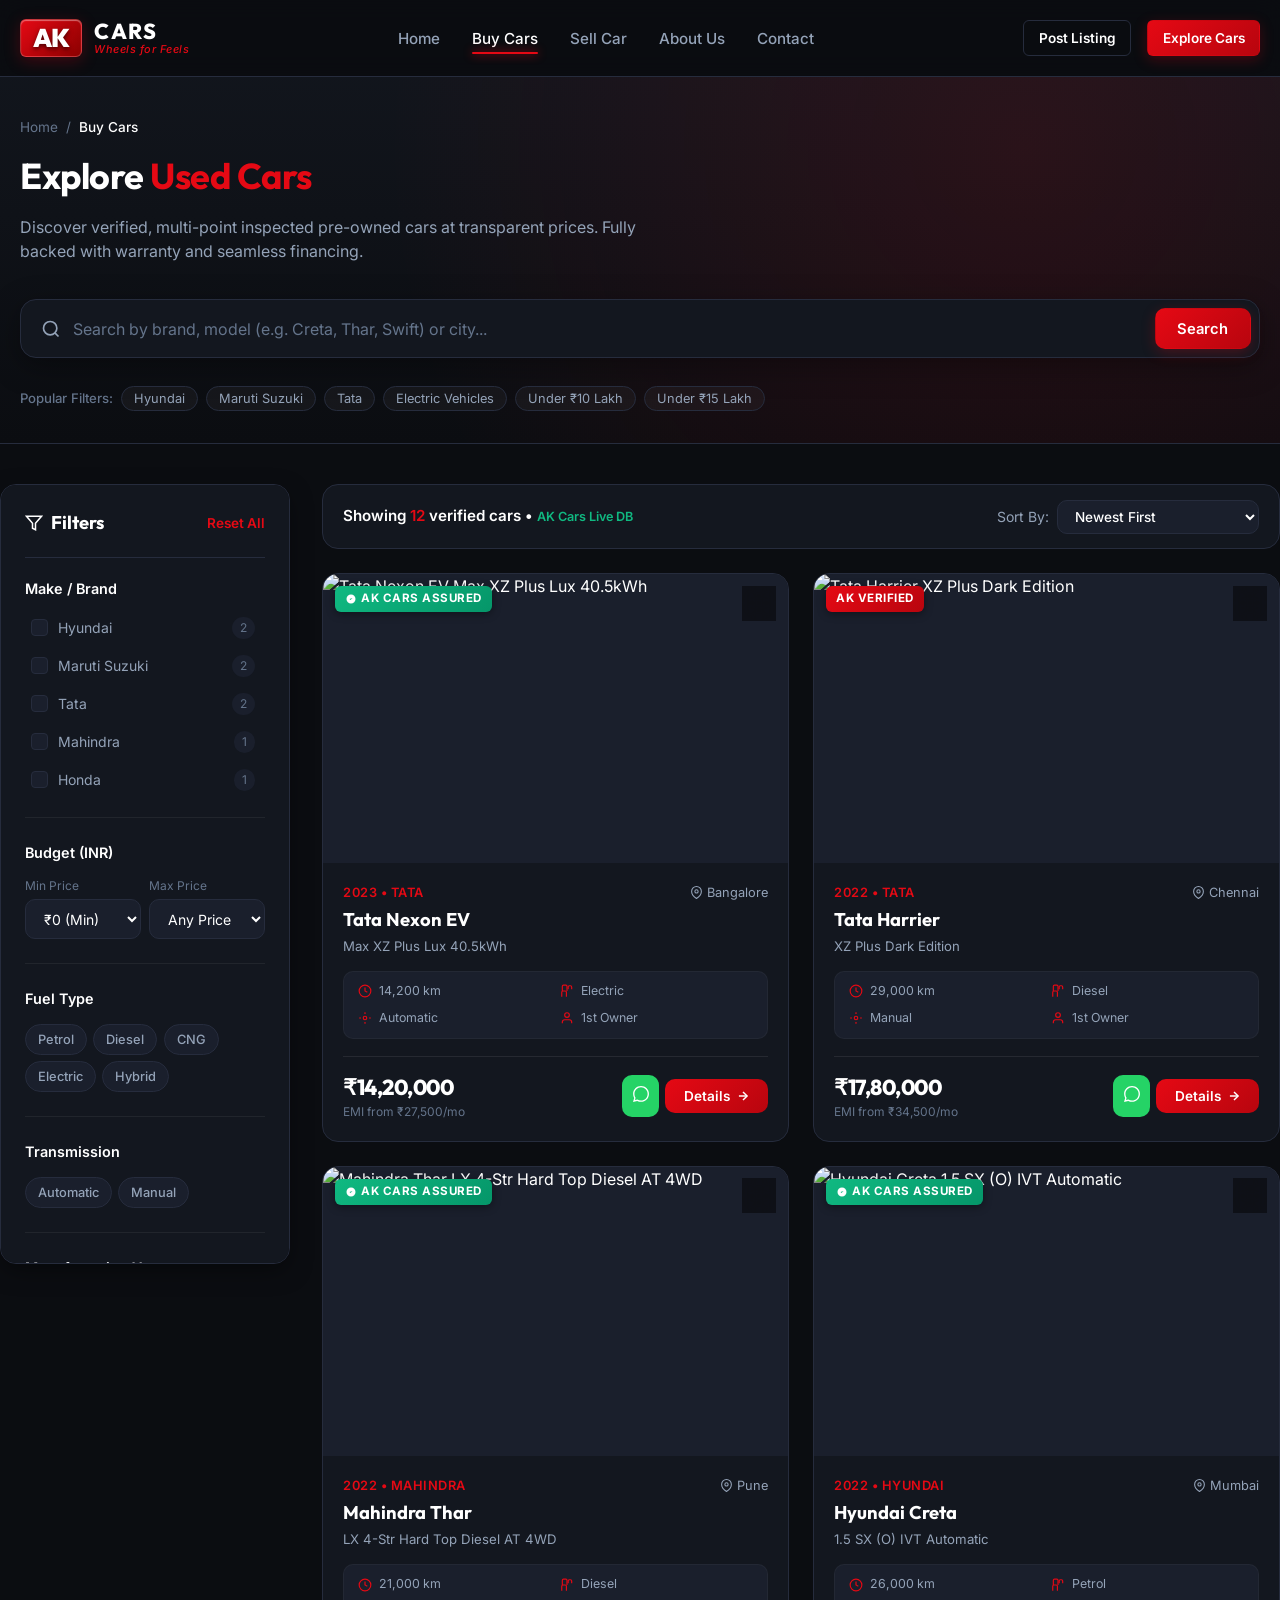
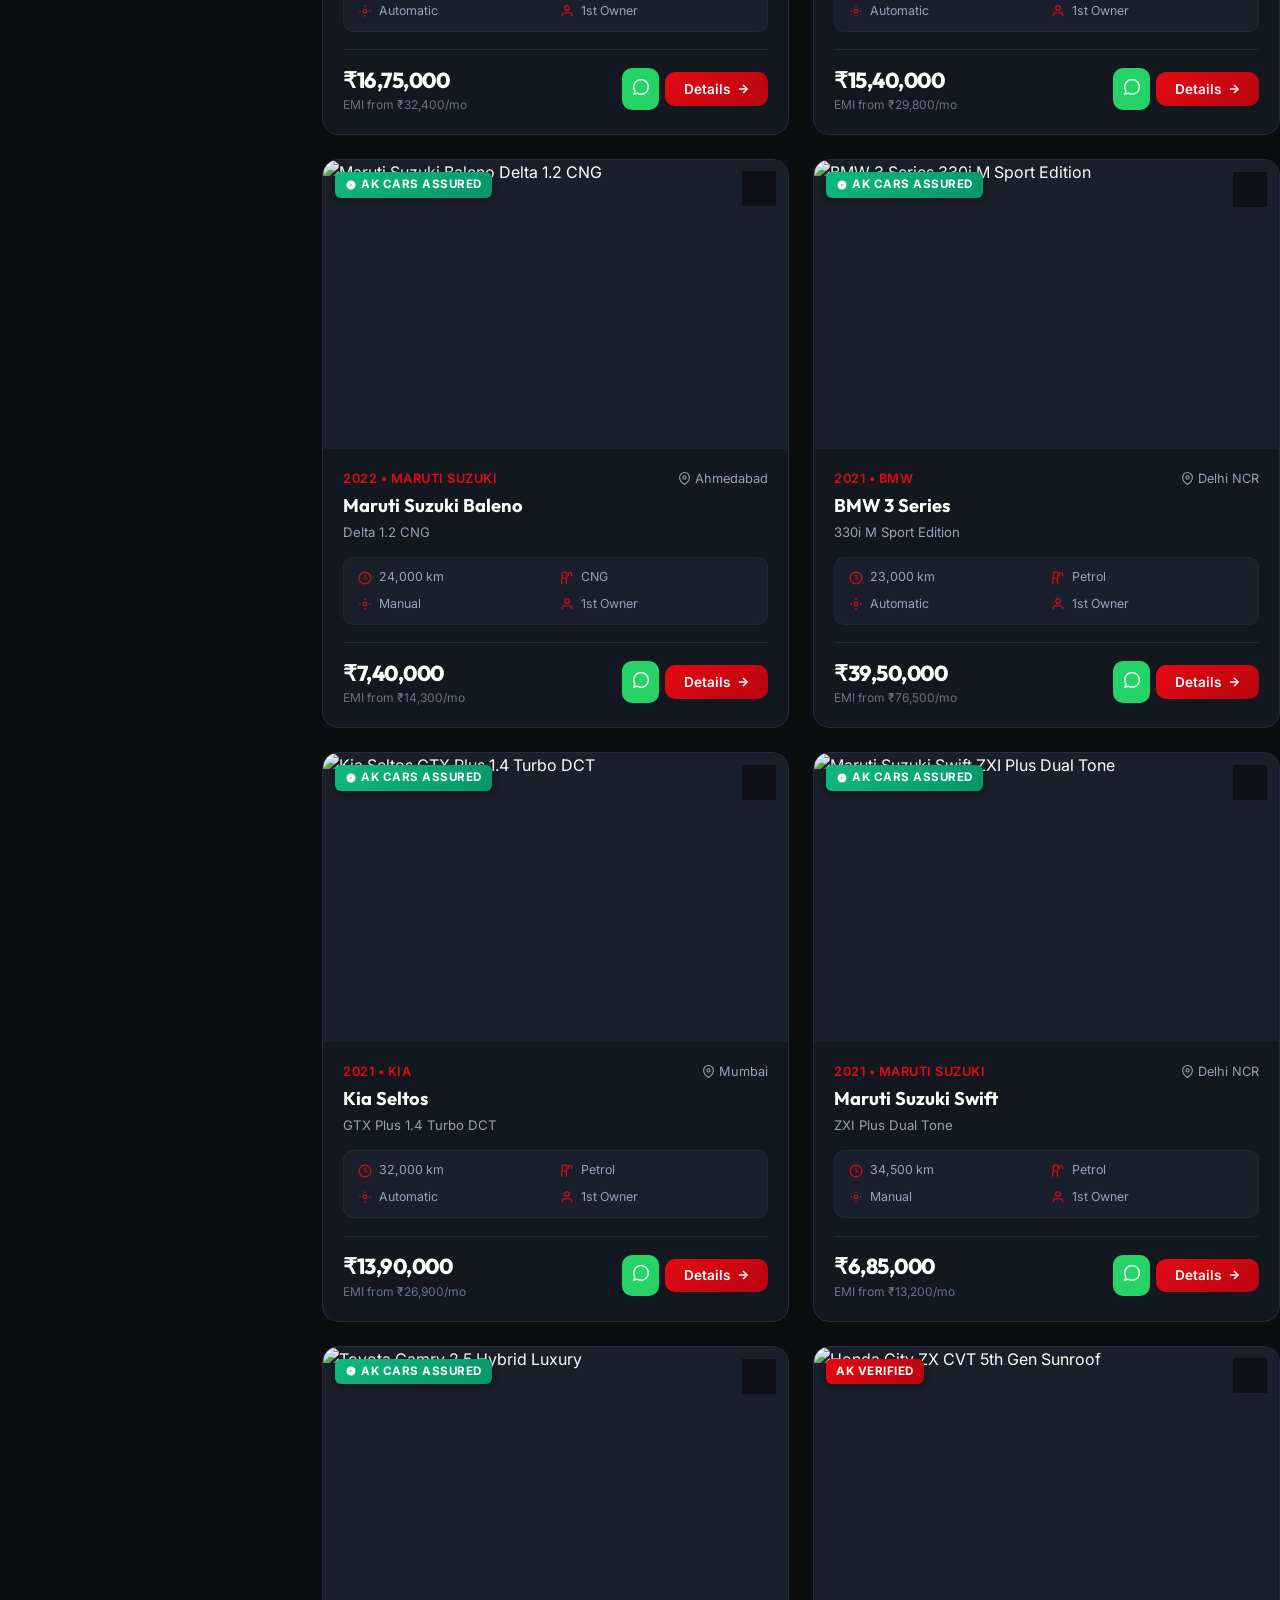
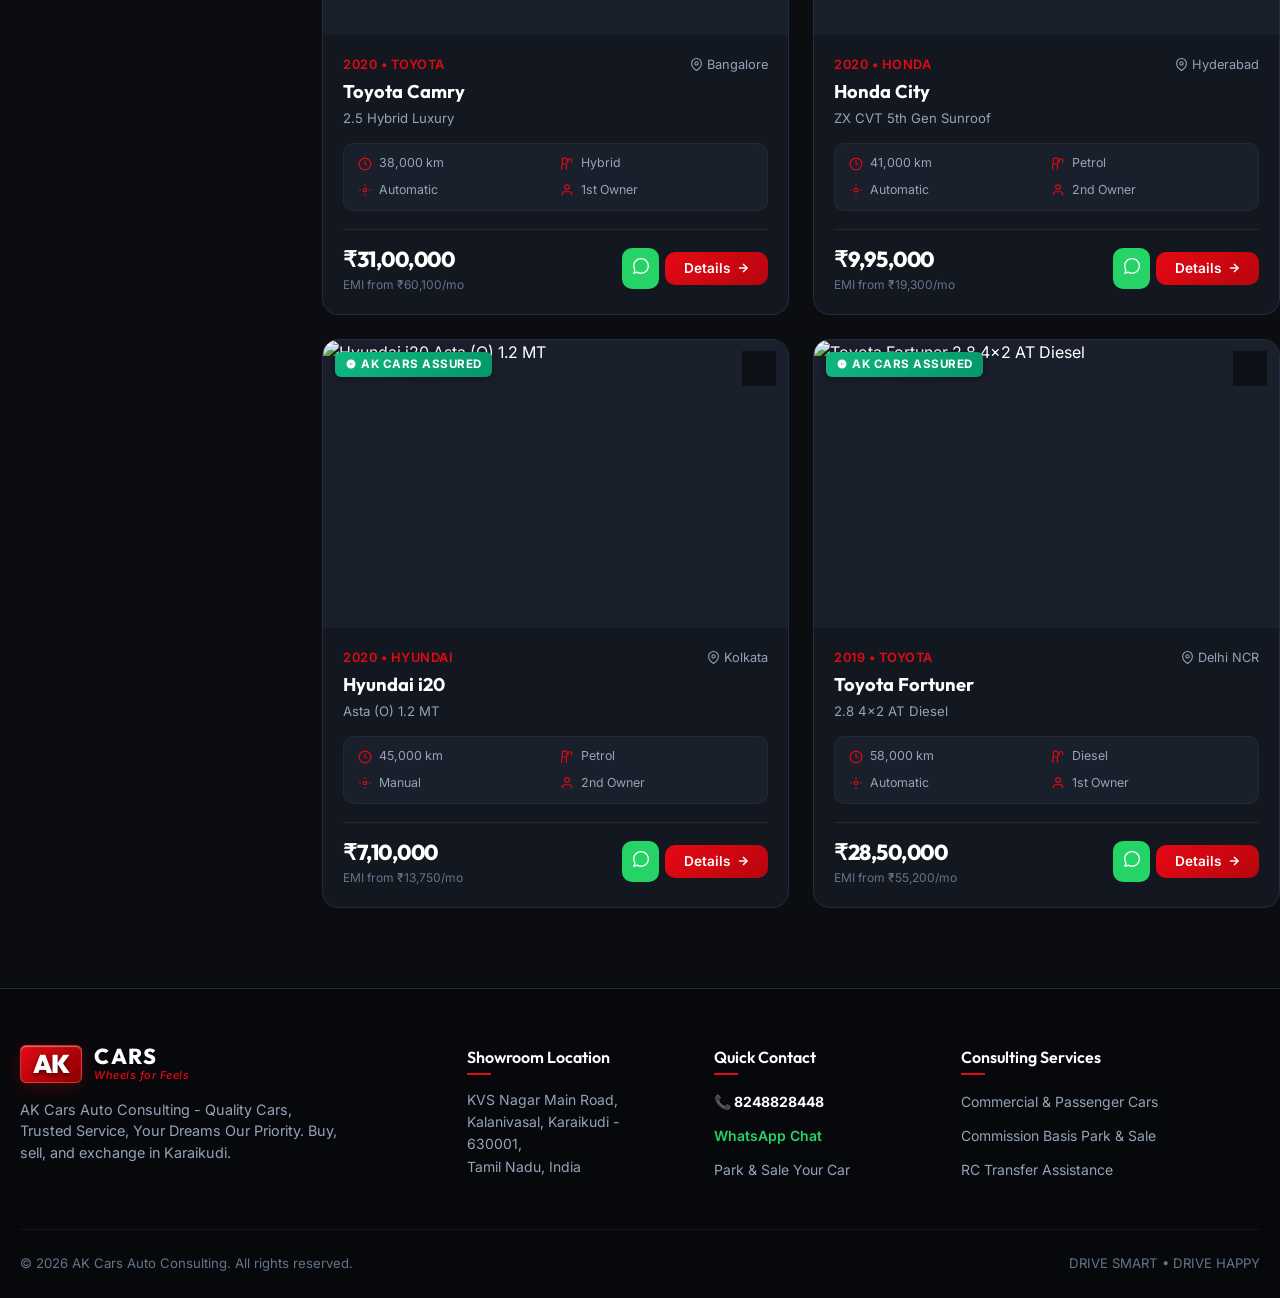
==== buy-cars.html @ b877cc85 "feat: complete AK Cars platform with FastAPI backend and PostgreSQL support" ====
<!DOCTYPE html>
<html lang="en">
<head>
  <meta charset="UTF-8">
  <meta name="viewport" content="width=device-width, initial-scale=1.0">
  <title>Explore Used Cars | DriveX - Premium Pre-Owned Marketplace</title>
  <meta name="description" content="Browse verified, certified second-hand cars at the best price in India. Filter by budget, brand, fuel, transmission, and location on DriveX.">
  
  <!-- Google Fonts: Inter & Outfit -->
  <link rel="preconnect" href="https://fonts.googleapis.com">
  <link rel="preconnect" href="https://fonts.gstatic.com" crossorigin>
  <link href="https://fonts.googleapis.com/css2?family=Inter:wght@400;500;600;700&family=Outfit:wght@600;700;800&display=swap" rel="stylesheet">

  <!-- Core Theme Stylesheet -->
  <link rel="stylesheet" href="css/styles.css">
</head>
<body>

  <!-- Site Header / Navigation -->
  <header class="site-header">
    <div class="container navbar">
      <a href="index.html" class="brand-logo" aria-label="AK Cars Home">
        <div class="ak-logo-badge">AK</div>
        <div class="brand-text-wrap">
          <span class="brand-name">CARS</span>
          <span class="brand-slogan">Wheels for Feels</span>
        </div>
      </a>

      <!-- Desktop Nav -->
      <nav aria-label="Main Navigation">
        <ul class="nav-links">
          <li><a href="index.html" class="nav-link">Home</a></li>
          <li><a href="buy-cars.html" class="nav-link active">Buy Cars</a></li>
          <li><a href="sell-car.html" class="nav-link">Sell Car</a></li>
          <li><a href="#about" class="nav-link">About Us</a></li>
          <li><a href="#contact" class="nav-link">Contact</a></li>
        </ul>
      </nav>

      <!-- Action Buttons -->
      <div class="nav-actions">
        <a href="sell-car.html" class="btn btn-outline btn-sm">Post Listing</a>
        <a href="buy-cars.html" class="btn btn-primary btn-sm">Explore Cars</a>
        <button class="mobile-toggle" id="mobileNavToggle" aria-label="Toggle mobile menu">
          <svg width="24" height="24" viewBox="0 0 24 24" fill="none" stroke="currentColor" stroke-width="2">
            <line x1="3" y1="12" x2="21" y2="12"></line>
            <line x1="3" y1="6" x2="21" y2="6"></line>
            <line x1="3" y1="18" x2="21" y2="18"></line>
          </svg>
        </button>
      </div>
    </div>
  </header>

  <!-- Banner / Breadcrumbs & Search Section -->
  <section class="page-header-banner">
    <div class="container">
      <div class="page-header-content">
        <nav class="breadcrumbs" aria-label="Breadcrumb">
          <a href="index.html">Home</a>
          <span>/</span>
          <span class="current">Buy Cars</span>
        </nav>

        <h1 class="page-title">Explore <span>Used Cars</span></h1>
        <p class="page-subtitle">
          Discover verified, multi-point inspected pre-owned cars at transparent prices. Fully backed with warranty and seamless financing.
        </p>

        <!-- Search Bar with Live Filtering -->
        <div class="search-bar-wrapper">
          <div class="search-icon-wrap">
            <svg width="20" height="20" viewBox="0 0 24 24" fill="none" stroke="currentColor" stroke-width="2">
              <circle cx="11" cy="11" r="8"></circle>
              <line x1="21" y1="21" x2="16.65" y2="16.65"></line>
            </svg>
          </div>
          <input 
            type="text" 
            id="carSearchInput" 
            class="search-input" 
            placeholder="Search by brand, model (e.g. Creta, Thar, Swift) or city..."
            autocomplete="off"
          />
          <button 
            type="button" 
            id="clearSearchBtn" 
            class="btn-icon" 
            style="display: none; padding: 4px 8px; font-size: 0.8rem;" 
            title="Clear search"
          >
            &times;
          </button>
          <button type="button" class="btn btn-primary" onclick="document.getElementById('carSearchInput').focus()">
            Search
          </button>
        </div>

        <!-- Popular Quick Tags -->
        <div class="quick-tags">
          <span class="quick-tag-label">Popular Filters:</span>
          <button type="button" class="quick-tag-btn" data-brand="Hyundai">Hyundai</button>
          <button type="button" class="quick-tag-btn" data-brand="Maruti Suzuki">Maruti Suzuki</button>
          <button type="button" class="quick-tag-btn" data-brand="Tata">Tata</button>
          <button type="button" class="quick-tag-btn" data-fuel="Electric">Electric Vehicles</button>
          <button type="button" class="quick-tag-btn" data-budget="1000000">Under ₹10 Lakh</button>
          <button type="button" class="quick-tag-btn" data-budget="1500000">Under ₹15 Lakh</button>
        </div>
      </div>
    </div>
  </section>

  <!-- Marketplace Main Layout -->
  <main class="container marketplace-layout">

    <!-- DESKTOP FILTER SIDEBAR -->
    <aside class="filter-sidebar" id="desktopFilterSidebar" aria-label="Car Filters">
      <div class="sidebar-header">
        <h2 class="sidebar-title">
          <svg width="18" height="18" viewBox="0 0 24 24" fill="none" stroke="currentColor" stroke-width="2">
            <polygon points="22 3 2 3 10 12.46 10 19 14 21 14 12.46 22 3"></polygon>
          </svg>
          Filters
        </h2>
        <button type="button" class="btn-reset-filters">Reset All</button>
      </div>

      <!-- 1. Brand Filter -->
      <div class="filter-group">
        <div class="filter-group-title">
          <span>Make / Brand</span>
        </div>
        <div class="filter-options-list">
          <label class="checkbox-label">
            <span class="checkbox-inner">
              <input type="checkbox" name="brandFilter" value="Hyundai">
              Hyundai
            </span>
            <span class="badge-count brand-count-badge" data-brand="Hyundai">0</span>
          </label>
          <label class="checkbox-label">
            <span class="checkbox-inner">
              <input type="checkbox" name="brandFilter" value="Maruti Suzuki">
              Maruti Suzuki
            </span>
            <span class="badge-count brand-count-badge" data-brand="Maruti Suzuki">0</span>
          </label>
          <label class="checkbox-label">
            <span class="checkbox-inner">
              <input type="checkbox" name="brandFilter" value="Tata">
              Tata
            </span>
            <span class="badge-count brand-count-badge" data-brand="Tata">0</span>
          </label>
          <label class="checkbox-label">
            <span class="checkbox-inner">
              <input type="checkbox" name="brandFilter" value="Mahindra">
              Mahindra
            </span>
            <span class="badge-count brand-count-badge" data-brand="Mahindra">0</span>
          </label>
          <label class="checkbox-label">
            <span class="checkbox-inner">
              <input type="checkbox" name="brandFilter" value="Honda">
              Honda
            </span>
            <span class="badge-count brand-count-badge" data-brand="Honda">0</span>
          </label>
          <label class="checkbox-label">
            <span class="checkbox-inner">
              <input type="checkbox" name="brandFilter" value="Toyota">
              Toyota
            </span>
            <span class="badge-count brand-count-badge" data-brand="Toyota">0</span>
          </label>
          <label class="checkbox-label">
            <span class="checkbox-inner">
              <input type="checkbox" name="brandFilter" value="Kia">
              Kia
            </span>
            <span class="badge-count brand-count-badge" data-brand="Kia">0</span>
          </label>
          <label class="checkbox-label">
            <span class="checkbox-inner">
              <input type="checkbox" name="brandFilter" value="BMW">
              BMW
            </span>
            <span class="badge-count brand-count-badge" data-brand="BMW">0</span>
          </label>
        </div>
      </div>

      <!-- 2. Budget (INR) -->
      <div class="filter-group">
        <div class="filter-group-title">
          <span>Budget (INR)</span>
        </div>
        <div class="range-row">
          <div>
            <label style="font-size: 0.75rem; color: var(--text-dim); display: block; margin-bottom: 4px;">Min Price</label>
            <select class="filter-select min-budget-select">
              <option value="0">₹0 (Min)</option>
              <option value="500000">₹5 Lakh</option>
              <option value="1000000">₹10 Lakh</option>
              <option value="1500000">₹15 Lakh</option>
              <option value="2500000">₹25 Lakh</option>
            </select>
          </div>
          <div>
            <label style="font-size: 0.75rem; color: var(--text-dim); display: block; margin-bottom: 4px;">Max Price</label>
            <select class="filter-select max-budget-select">
              <option value="all">Any Price</option>
              <option value="800000">₹8 Lakh</option>
              <option value="1200000">₹12 Lakh</option>
              <option value="1800000">₹18 Lakh</option>
              <option value="2500000">₹25 Lakh</option>
              <option value="4000000">₹40 Lakh</option>
            </select>
          </div>
        </div>
      </div>

      <!-- 3. Fuel Type -->
      <div class="filter-group">
        <div class="filter-group-title">
          <span>Fuel Type</span>
        </div>
        <div class="pill-group">
          <div class="pill-option">
            <input type="checkbox" name="fuelFilter" id="fuel-petrol" value="Petrol">
            <label for="fuel-petrol">Petrol</label>
          </div>
          <div class="pill-option">
            <input type="checkbox" name="fuelFilter" id="fuel-diesel" value="Diesel">
            <label for="fuel-diesel">Diesel</label>
          </div>
          <div class="pill-option">
            <input type="checkbox" name="fuelFilter" id="fuel-cng" value="CNG">
            <label for="fuel-cng">CNG</label>
          </div>
          <div class="pill-option">
            <input type="checkbox" name="fuelFilter" id="fuel-electric" value="Electric">
            <label for="fuel-electric">Electric</label>
          </div>
          <div class="pill-option">
            <input type="checkbox" name="fuelFilter" id="fuel-hybrid" value="Hybrid">
            <label for="fuel-hybrid">Hybrid</label>
          </div>
        </div>
      </div>

      <!-- 4. Transmission -->
      <div class="filter-group">
        <div class="filter-group-title">
          <span>Transmission</span>
        </div>
        <div class="pill-group">
          <div class="pill-option">
            <input type="checkbox" name="transmissionFilter" id="trans-auto" value="Automatic">
            <label for="trans-auto">Automatic</label>
          </div>
          <div class="pill-option">
            <input type="checkbox" name="transmissionFilter" id="trans-manual" value="Manual">
            <label for="trans-manual">Manual</label>
          </div>
        </div>
      </div>

      <!-- 5. Manufacturing Year -->
      <div class="filter-group">
        <div class="filter-group-title">
          <span>Manufacturing Year</span>
        </div>
        <select class="filter-select year-filter-select">
          <option value="all">All Model Years</option>
          <option value="2023">2023 & Above</option>
          <option value="2022">2022 & Above</option>
          <option value="2021">2021 & Above</option>
          <option value="2020">2020 & Above</option>
          <option value="2019">2019 & Above</option>
        </select>
      </div>

      <!-- 6. Kilometres Driven -->
      <div class="filter-group">
        <div class="filter-group-title">
          <span>Kilometres Driven</span>
        </div>
        <select class="filter-select km-filter-select">
          <option value="all">Any Kilometres</option>
          <option value="20000">Under 20,000 km</option>
          <option value="35000">Under 35,000 km</option>
          <option value="50000">Under 50,000 km</option>
          <option value="80000">Under 80,000 km</option>
        </select>
      </div>

      <!-- 7. Previous Owners -->
      <div class="filter-group">
        <div class="filter-group-title">
          <span>Previous Owners</span>
        </div>
        <div class="pill-group">
          <div class="pill-option">
            <input type="checkbox" name="ownerFilter" id="owner-1" value="1">
            <label for="owner-1">1st Owner</label>
          </div>
          <div class="pill-option">
            <input type="checkbox" name="ownerFilter" id="owner-2" value="2">
            <label for="owner-2">2nd Owner</label>
          </div>
          <div class="pill-option">
            <input type="checkbox" name="ownerFilter" id="owner-3" value="3">
            <label for="owner-3">3rd Owner</label>
          </div>
          <div class="pill-option">
            <input type="checkbox" name="ownerFilter" id="owner-4" value="4+">
            <label for="owner-4">4+ Owners</label>
          </div>
        </div>
      </div>

      <!-- 8. Location -->
      <div class="filter-group">
        <div class="filter-group-title">
          <span>City / Location</span>
        </div>
        <select class="filter-select location-filter-select">
          <option value="all">All Cities across India</option>
          <option value="Mumbai">Mumbai</option>
          <option value="Delhi NCR">Delhi NCR</option>
          <option value="Bangalore">Bangalore</option>
          <option value="Pune">Pune</option>
          <option value="Hyderabad">Hyderabad</option>
          <option value="Chennai">Chennai</option>
          <option value="Ahmedabad">Ahmedabad</option>
          <option value="Kolkata">Kolkata</option>
        </select>
      </div>
    </aside>

    <!-- LISTINGS AREA -->
    <section class="listings-area" aria-label="Available Car Listings">

      <!-- Topbar: Result count, Sort, Mobile Filter Button -->
      <div class="listings-topbar">
        <div class="results-info">
          <button type="button" class="btn-mobile-filter" id="openMobileFilterBtn">
            <svg width="16" height="16" viewBox="0 0 24 24" fill="none" stroke="currentColor" stroke-width="2">
              <polygon points="22 3 2 3 10 12.46 10 19 14 21 14 12.46 22 3"></polygon>
            </svg>
            Filters
            <span class="badge-count" id="mobileFilterBadge" style="display: none; background: var(--primary-red); color: white;">0</span>
          </button>
          <span class="results-count" id="resultsCountDisplay">Loading inventory...</span>
        </div>

        <div class="topbar-actions">
          <div class="sort-wrapper">
            <label for="sortCarsSelect">Sort By:</label>
            <select id="sortCarsSelect" class="sort-select">
              <option value="newest">Newest First</option>
              <option value="price-low">Price: Low to High</option>
              <option value="price-high">Price: High to Low</option>
              <option value="km-low">Kilometres: Low to High</option>
              <option value="year-new">Model Year: New to Old</option>
            </select>
          </div>
        </div>
      </div>

      <!-- Active Filters Badge Row -->
      <div class="active-filters-row" id="activeFiltersRow" style="display: none;"></div>

      <!-- Dynamic Cards Grid -->
      <div class="cars-grid" id="carsGridContainer" role="region" aria-live="polite">
        <!-- Injected dynamically via buy-cars.js -->
      </div>
    </section>

  </main>

  <!-- MOBILE FILTER DRAWER -->
  <div class="mobile-filter-drawer" id="mobileFilterDrawer" aria-modal="true" role="dialog">
    <div class="mobile-drawer-content">
      <div class="mobile-drawer-header">
        <h3 class="sidebar-title">
          <svg width="18" height="18" viewBox="0 0 24 24" fill="none" stroke="currentColor" stroke-width="2">
            <polygon points="22 3 2 3 10 12.46 10 19 14 21 14 12.46 22 3"></polygon>
          </svg>
          Filter Cars
        </h3>
        <button type="button" class="btn-close-drawer" id="closeMobileFilterBtn">&times;</button>
      </div>

      <div class="sidebar-header" style="margin-bottom: 1rem; padding-bottom: 0.5rem;">
        <span style="font-size: 0.85rem; color: var(--text-muted);">Adjust criteria</span>
        <button type="button" class="btn-reset-filters">Reset All</button>
      </div>

      <!-- Mobile Brands -->
      <div class="filter-group">
        <div class="filter-group-title"><span>Make / Brand</span></div>
        <div class="filter-options-list">
          <label class="checkbox-label">
            <span class="checkbox-inner"><input type="checkbox" name="brandFilter" value="Hyundai"> Hyundai</span>
          </label>
          <label class="checkbox-label">
            <span class="checkbox-inner"><input type="checkbox" name="brandFilter" value="Maruti Suzuki"> Maruti Suzuki</span>
          </label>
          <label class="checkbox-label">
            <span class="checkbox-inner"><input type="checkbox" name="brandFilter" value="Tata"> Tata</span>
          </label>
          <label class="checkbox-label">
            <span class="checkbox-inner"><input type="checkbox" name="brandFilter" value="Mahindra"> Mahindra</span>
          </label>
          <label class="checkbox-label">
            <span class="checkbox-inner"><input type="checkbox" name="brandFilter" value="Honda"> Honda</span>
          </label>
          <label class="checkbox-label">
            <span class="checkbox-inner"><input type="checkbox" name="brandFilter" value="Toyota"> Toyota</span>
          </label>
          <label class="checkbox-label">
            <span class="checkbox-inner"><input type="checkbox" name="brandFilter" value="Kia"> Kia</span>
          </label>
          <label class="checkbox-label">
            <span class="checkbox-inner"><input type="checkbox" name="brandFilter" value="BMW"> BMW</span>
          </label>
        </div>
      </div>

      <!-- Mobile Budget -->
      <div class="filter-group">
        <div class="filter-group-title"><span>Budget Range</span></div>
        <div class="range-row">
          <div>
            <label style="font-size: 0.75rem; color: var(--text-dim); display: block; margin-bottom: 4px;">Min</label>
            <select class="filter-select min-budget-select">
              <option value="0">₹0</option>
              <option value="500000">₹5 Lakh</option>
              <option value="1000000">₹10 Lakh</option>
              <option value="1500000">₹15 Lakh</option>
            </select>
          </div>
          <div>
            <label style="font-size: 0.75rem; color: var(--text-dim); display: block; margin-bottom: 4px;">Max</label>
            <select class="filter-select max-budget-select">
              <option value="all">Any</option>
              <option value="800000">₹8 Lakh</option>
              <option value="1200000">₹12 Lakh</option>
              <option value="1800000">₹18 Lakh</option>
              <option value="2500000">₹25 Lakh</option>
            </select>
          </div>
        </div>
      </div>

      <!-- Mobile Fuel Type -->
      <div class="filter-group">
        <div class="filter-group-title"><span>Fuel Type</span></div>
        <div class="pill-group">
          <div class="pill-option">
            <input type="checkbox" name="fuelFilter" id="mob-fuel-petrol" value="Petrol">
            <label for="mob-fuel-petrol">Petrol</label>
          </div>
          <div class="pill-option">
            <input type="checkbox" name="fuelFilter" id="mob-fuel-diesel" value="Diesel">
            <label for="mob-fuel-diesel">Diesel</label>
          </div>
          <div class="pill-option">
            <input type="checkbox" name="fuelFilter" id="mob-fuel-cng" value="CNG">
            <label for="mob-fuel-cng">CNG</label>
          </div>
          <div class="pill-option">
            <input type="checkbox" name="fuelFilter" id="mob-fuel-electric" value="Electric">
            <label for="mob-fuel-electric">Electric</label>
          </div>
          <div class="pill-option">
            <input type="checkbox" name="fuelFilter" id="mob-fuel-hybrid" value="Hybrid">
            <label for="mob-fuel-hybrid">Hybrid</label>
          </div>
        </div>
      </div>

      <!-- Mobile Transmission -->
      <div class="filter-group">
        <div class="filter-group-title"><span>Transmission</span></div>
        <div class="pill-group">
          <div class="pill-option">
            <input type="checkbox" name="transmissionFilter" id="mob-trans-auto" value="Automatic">
            <label for="mob-trans-auto">Automatic</label>
          </div>
          <div class="pill-option">
            <input type="checkbox" name="transmissionFilter" id="mob-trans-manual" value="Manual">
            <label for="mob-trans-manual">Manual</label>
          </div>
        </div>
      </div>

      <!-- Mobile Year -->
      <div class="filter-group">
        <div class="filter-group-title"><span>Model Year</span></div>
        <select class="filter-select year-filter-select">
          <option value="all">All Years</option>
          <option value="2023">2023 & Above</option>
          <option value="2022">2022 & Above</option>
          <option value="2021">2021 & Above</option>
          <option value="2020">2020 & Above</option>
        </select>
      </div>

      <!-- Mobile Km -->
      <div class="filter-group">
        <div class="filter-group-title"><span>Kilometres</span></div>
        <select class="filter-select km-filter-select">
          <option value="all">Any Kilometres</option>
          <option value="20000">Under 20,000 km</option>
          <option value="35000">Under 35,000 km</option>
          <option value="50000">Under 50,000 km</option>
        </select>
      </div>

      <!-- Mobile Owners -->
      <div class="filter-group">
        <div class="filter-group-title"><span>Owners</span></div>
        <div class="pill-group">
          <div class="pill-option">
            <input type="checkbox" name="ownerFilter" id="mob-owner-1" value="1">
            <label for="mob-owner-1">1st Owner</label>
          </div>
          <div class="pill-option">
            <input type="checkbox" name="ownerFilter" id="mob-owner-2" value="2">
            <label for="mob-owner-2">2nd Owner</label>
          </div>
        </div>
      </div>

      <!-- Mobile City -->
      <div class="filter-group">
        <div class="filter-group-title"><span>City</span></div>
        <select class="filter-select location-filter-select">
          <option value="all">All Cities</option>
          <option value="Mumbai">Mumbai</option>
          <option value="Delhi NCR">Delhi NCR</option>
          <option value="Bangalore">Bangalore</option>
          <option value="Pune">Pune</option>
          <option value="Hyderabad">Hyderabad</option>
        </select>
      </div>

      <!-- Apply Button -->
      <div style="margin-top: 1.5rem; padding-bottom: 2rem;">
        <button type="button" class="btn btn-primary" id="applyMobileFilterBtn" style="width: 100%;">
          View Filtered Cars
        </button>
      </div>
    </div>
  </div>

  <!-- Toast Notification for View Details Routing Preview -->
  <div class="toast-notice" id="detailsToast" role="alert" aria-live="assertive">
    <div style="color: var(--primary-red);">
      <svg width="22" height="22" viewBox="0 0 24 24" fill="none" stroke="currentColor" stroke-width="2">
        <circle cx="12" cy="12" r="10"></circle>
        <line x1="12" y1="8" x2="12" y2="12"></line>
        <line x1="12" y1="16" x2="12.01" y2="16"></line>
      </svg>
    </div>
    <div id="detailsToastMsg"></div>
  </div>

  <!-- Site Footer -->
  <footer class="site-footer">
    <div class="container">
      <div class="footer-grid">
        <div class="footer-brand">
          <a href="index.html" class="brand-logo" style="margin-bottom: 0.75rem;">
            <div class="ak-logo-badge">AK</div>
            <div class="brand-text-wrap">
              <span class="brand-name">CARS</span>
              <span class="brand-slogan">Wheels for Feels</span>
            </div>
          </a>
          <p>
            AK Cars Auto Consulting - Quality Cars, Trusted Service, Your Dreams Our Priority. Buy, sell, and exchange in Karaikudi.
          </p>
        </div>

        <div>
          <h4 class="footer-title">Showroom Location</h4>
          <p style="color: var(--text-muted); font-size: 0.875rem; line-height: 1.6;">
            KVS Nagar Main Road,<br />
            Kalanivasal, Karaikudi - 630001,<br />
            Tamil Nadu, India
          </p>
        </div>

        <div>
          <h4 class="footer-title">Quick Contact</h4>
          <ul class="footer-links">
            <li><a href="tel:8248828448" style="color: white; font-weight: 700;">&#x1F4DE; 8248828448</a></li>
            <li><a href="https://wa.me/918248828448" target="_blank" style="color: #25D366; font-weight: 600;">WhatsApp Chat</a></li>
            <li><a href="sell-car.html">Park &amp; Sale Your Car</a></li>
          </ul>
        </div>

        <div>
          <h4 class="footer-title">Consulting Services</h4>
          <ul class="footer-links">
            <li><a href="buy-cars.html">Commercial &amp; Passenger Cars</a></li>
            <li><a href="sell-car.html">Commission Basis Park &amp; Sale</a></li>
            <li><a href="#rto">RC Transfer Assistance</a></li>
          </ul>
        </div>
      </div>

      <div class="footer-bottom">
        <span>&copy; 2026 AK Cars Auto Consulting. All rights reserved.</span>
        <span>DRIVE SMART &bull; DRIVE HAPPY</span>
      </div>
    </div>
  </footer>

  <!-- Scripts -->
  <script src="js/api.js"></script>
  <script src="js/cars-data.js"></script>
  <script src="js/buy-cars.js"></script>
</body>
</html>
---- css/styles.css ----
:root {
  /* DriveX Theme: Red, Black, White */
  --primary-red: #e50914;
  --primary-red-hover: #ff1e27;
  --primary-red-dark: #b8050e;
  --primary-red-glow: rgba(229, 9, 20, 0.25);

  --bg-black: #0b0d11;
  --bg-card: #13171f;
  --bg-card-hover: #191e28;
  --bg-surface: #1a1f2c;
  --bg-surface-light: #23293a;

  --border-color: #262c3d;
  --border-focus: #e50914;

  --text-white: #ffffff;
  --text-muted: #94a3b8;
  --text-dim: #64748b;

  --accent-gold: #f59e0b;
  --accent-green: #10b981;

  --font-main: 'Inter', -apple-system, BlinkMacSystemFont, 'Segoe UI', Roboto, sans-serif;
  --font-heading: 'Outfit', sans-serif;

  --radius-sm: 6px;
  --radius-md: 10px;
  --radius-lg: 16px;
  --radius-full: 9999px;

  --shadow-card: 0 8px 24px -4px rgba(0, 0, 0, 0.5);
  --shadow-glow: 0 0 20px rgba(229, 9, 20, 0.35);
  --transition-fast: 0.2s ease;
  --transition-normal: 0.3s ease;
}

/* Reset & Base */
*, *::before, *::after {
  box-sizing: border-box;
  margin: 0;
  padding: 0;
}

body {
  font-family: var(--font-main);
  background-color: var(--bg-black);
  color: var(--text-white);
  line-height: 1.5;
  min-height: 100vh;
  display: flex;
  flex-direction: column;
  overflow-x: hidden;
}

a {
  color: inherit;
  text-decoration: none;
  transition: color var(--transition-fast);
}

button, input, select {
  font-family: inherit;
}

img {
  max-width: 100%;
  display: block;
}

/* Container */
.container {
  width: 100%;
  max-width: 1320px;
  margin: 0 auto;
  padding: 0 1.25rem;
}

/* Header & Navbar */
.site-header {
  position: sticky;
  top: 0;
  z-index: 100;
  background: rgba(11, 13, 17, 0.92);
  backdrop-filter: blur(12px);
  -webkit-backdrop-filter: blur(12px);
  border-bottom: 1px solid var(--border-color);
  transition: all var(--transition-normal);
}

.navbar {
  display: flex;
  align-items: center;
  justify-content: space-between;
  height: 76px;
}

.brand-logo {
  display: flex;
  align-items: center;
  gap: 12px;
  text-decoration: none;
}

.ak-logo-badge {
  font-family: var(--font-heading);
  font-size: 1.6rem;
  font-weight: 900;
  letter-spacing: -1px;
  color: #ffffff;
  background: linear-gradient(135deg, var(--primary-red) 0%, #8b0000 100%);
  padding: 4px 12px;
  border-radius: var(--radius-sm);
  border: 1px solid rgba(255, 255, 255, 0.2);
  box-shadow: 0 4px 16px var(--primary-red-glow), inset 0 1px 1px rgba(255,255,255,0.4);
  text-shadow: 0 2px 4px rgba(0,0,0,0.6);
  display: inline-block;
  line-height: 1.1;
}

.brand-text-wrap {
  display: flex;
  flex-direction: column;
  line-height: 1;
}

.brand-name {
  font-family: var(--font-heading);
  font-size: 1.35rem;
  font-weight: 800;
  color: var(--text-white);
  letter-spacing: 1.5px;
}

.brand-slogan {
  font-size: 0.68rem;
  font-style: italic;
  font-weight: 500;
  color: var(--primary-red);
  letter-spacing: 0.5px;
  margin-top: 2px;
}

.consulting-tag {
  background: rgba(229, 9, 20, 0.12);
  border: 1px solid var(--primary-red);
  color: var(--text-white);
  font-size: 0.725rem;
  font-weight: 700;
  padding: 3px 8px;
  border-radius: var(--radius-sm);
  letter-spacing: 0.5px;
  text-transform: uppercase;
}

.nav-links {
  display: flex;
  align-items: center;
  list-style: none;
  gap: 2rem;
}

.nav-link {
  font-size: 0.95rem;
  font-weight: 500;
  color: var(--text-muted);
  position: relative;
  padding: 6px 0;
}

.nav-link:hover, .nav-link.active {
  color: var(--text-white);
}

.nav-link.active::after {
  content: '';
  position: absolute;
  bottom: 0;
  left: 0;
  width: 100%;
  height: 2px;
  background: var(--primary-red);
  border-radius: var(--radius-full);
  box-shadow: 0 0 10px var(--primary-red);
}

.nav-actions {
  display: flex;
  align-items: center;
  gap: 1rem;
}

.btn {
  display: inline-flex;
  align-items: center;
  justify-content: center;
  gap: 8px;
  font-weight: 600;
  font-size: 0.925rem;
  padding: 0.65rem 1.35rem;
  border-radius: var(--radius-md);
  cursor: pointer;
  border: 1px solid transparent;
  transition: all var(--transition-fast);
  white-space: nowrap;
}

.btn-primary {
  background: linear-gradient(135deg, var(--primary-red) 0%, var(--primary-red-dark) 100%);
  color: var(--text-white);
  box-shadow: 0 4px 14px var(--primary-red-glow);
}

.btn-primary:hover {
  background: var(--primary-red-hover);
  box-shadow: 0 6px 20px rgba(229, 9, 20, 0.45);
  transform: translateY(-1px);
}

.btn-outline {
  background: transparent;
  border-color: var(--border-color);
  color: var(--text-white);
}

.btn-outline:hover {
  border-color: var(--text-white);
  background: rgba(255, 255, 255, 0.05);
}

.btn-sm {
  padding: 0.45rem 0.9rem;
  font-size: 0.85rem;
  border-radius: var(--radius-sm);
}

.btn-icon {
  padding: 0.55rem;
  border-radius: var(--radius-md);
  background: var(--bg-surface);
  border: 1px solid var(--border-color);
  color: var(--text-white);
  cursor: pointer;
}

.btn-icon:hover {
  background: var(--bg-surface-light);
  border-color: var(--primary-red);
}

.mobile-toggle {
  display: none;
}

/* Page Header Banner */
.page-header-banner {
  background: radial-gradient(circle at 80% 20%, rgba(229, 9, 20, 0.12) 0%, transparent 60%),
              linear-gradient(180deg, rgba(19, 23, 31, 0.8) 0%, var(--bg-black) 100%);
  border-bottom: 1px solid var(--border-color);
  padding: 2.5rem 0 2rem;
}

.page-header-content {
  display: flex;
  flex-direction: column;
  gap: 0.75rem;
}

.breadcrumbs {
  display: flex;
  align-items: center;
  gap: 8px;
  font-size: 0.85rem;
  color: var(--text-dim);
}

.breadcrumbs a:hover {
  color: var(--primary-red);
}

.breadcrumbs span.current {
  color: var(--text-white);
  font-weight: 500;
}

.page-title {
  font-family: var(--font-heading);
  font-size: 2.25rem;
  font-weight: 700;
  letter-spacing: -0.5px;
  color: var(--text-white);
}

.page-title span {
  color: var(--primary-red);
}

.page-subtitle {
  color: var(--text-muted);
  font-size: 1rem;
  max-width: 650px;
}

/* Search Bar Section */
.search-bar-wrapper {
  margin-top: 1.5rem;
  background: var(--bg-card);
  border: 1px solid var(--border-color);
  border-radius: var(--radius-lg);
  padding: 0.5rem;
  display: flex;
  align-items: center;
  gap: 0.75rem;
  box-shadow: 0 8px 30px rgba(0, 0, 0, 0.35);
  transition: border-color var(--transition-fast), box-shadow var(--transition-fast);
}

.search-bar-wrapper:focus-within {
  border-color: var(--primary-red);
  box-shadow: 0 0 0 3px var(--primary-red-glow);
}

.search-icon-wrap {
  display: flex;
  align-items: center;
  justify-content: center;
  color: var(--text-muted);
  padding-left: 0.75rem;
}

.search-input {
  flex: 1;
  background: transparent;
  border: none;
  color: var(--text-white);
  font-size: 1rem;
  padding: 0.5rem 0;
  outline: none;
}

.search-input::placeholder {
  color: var(--text-dim);
}

.quick-tags {
  display: flex;
  flex-wrap: wrap;
  align-items: center;
  gap: 0.5rem;
  margin-top: 1rem;
}

.quick-tag-label {
  font-size: 0.825rem;
  color: var(--text-dim);
  font-weight: 500;
}

.quick-tag-btn {
  background: rgba(255, 255, 255, 0.04);
  border: 1px solid var(--border-color);
  color: var(--text-muted);
  padding: 4px 12px;
  border-radius: var(--radius-full);
  font-size: 0.8rem;
  cursor: pointer;
  transition: all var(--transition-fast);
}

.quick-tag-btn:hover, .quick-tag-btn.active {
  background: rgba(229, 9, 20, 0.15);
  border-color: var(--primary-red);
  color: var(--text-white);
}

/* Marketplace Layout (Sidebar + Grid) */
.marketplace-layout {
  padding: 2.5rem 0 5rem;
  display: grid;
  grid-template-columns: 290px 1fr;
  gap: 2rem;
  align-items: start;
}

/* Filter Sidebar Desktop */
.filter-sidebar {
  background: var(--bg-card);
  border: 1px solid var(--border-color);
  border-radius: var(--radius-lg);
  padding: 1.5rem;
  position: sticky;
  top: 96px;
  max-height: calc(100vh - 120px);
  overflow-y: auto;
  box-shadow: var(--shadow-card);
}

/* Custom Scrollbar for Sidebar */
.filter-sidebar::-webkit-scrollbar {
  width: 5px;
}
.filter-sidebar::-webkit-scrollbar-track {
  background: transparent;
}
.filter-sidebar::-webkit-scrollbar-thumb {
  background: var(--border-color);
  border-radius: var(--radius-full);
}
.filter-sidebar::-webkit-scrollbar-thumb:hover {
  background: var(--text-dim);
}

.sidebar-header {
  display: flex;
  align-items: center;
  justify-content: space-between;
  padding-bottom: 1.25rem;
  border-bottom: 1px solid var(--border-color);
  margin-bottom: 1.25rem;
}

.sidebar-title {
  display: flex;
  align-items: center;
  gap: 8px;
  font-family: var(--font-heading);
  font-size: 1.15rem;
  font-weight: 700;
  color: var(--text-white);
}

.btn-reset-filters {
  background: transparent;
  border: none;
  color: var(--primary-red);
  font-size: 0.85rem;
  font-weight: 600;
  cursor: pointer;
  transition: color var(--transition-fast);
}

.btn-reset-filters:hover {
  color: var(--primary-red-hover);
  text-decoration: underline;
}

.filter-group {
  margin-bottom: 1.5rem;
  padding-bottom: 1.5rem;
  border-bottom: 1px solid rgba(255, 255, 255, 0.06);
}

.filter-group:last-child {
  margin-bottom: 0;
  padding-bottom: 0;
  border-bottom: none;
}

.filter-group-title {
  font-size: 0.9rem;
  font-weight: 600;
  color: var(--text-white);
  margin-bottom: 0.85rem;
  display: flex;
  align-items: center;
  justify-content: space-between;
}

.filter-options-list {
  display: flex;
  flex-direction: column;
  gap: 0.5rem;
  max-height: 180px;
  overflow-y: auto;
  padding-right: 4px;
}

.filter-options-list::-webkit-scrollbar {
  width: 4px;
}
.filter-options-list::-webkit-scrollbar-thumb {
  background: var(--border-color);
  border-radius: var(--radius-full);
}

.checkbox-label {
  display: flex;
  align-items: center;
  justify-content: space-between;
  font-size: 0.875rem;
  color: var(--text-muted);
  cursor: pointer;
  padding: 4px 6px;
  border-radius: var(--radius-sm);
  transition: background var(--transition-fast), color var(--transition-fast);
}

.checkbox-label:hover {
  background: rgba(255, 255, 255, 0.03);
  color: var(--text-white);
}

.checkbox-label input[type="checkbox"] {
  appearance: none;
  -webkit-appearance: none;
  width: 17px;
  height: 17px;
  border: 1.5px solid var(--border-color);
  border-radius: 4px;
  background: var(--bg-surface);
  cursor: pointer;
  position: relative;
  display: grid;
  place-content: center;
  transition: all var(--transition-fast);
  margin-right: 10px;
}

.checkbox-label input[type="checkbox"]:checked {
  background: var(--primary-red);
  border-color: var(--primary-red);
}

.checkbox-label input[type="checkbox"]:checked::after {
  content: '';
  width: 5px;
  height: 9px;
  border: solid white;
  border-width: 0 2px 2px 0;
  transform: rotate(45deg);
  margin-bottom: 2px;
}

.checkbox-inner {
  display: flex;
  align-items: center;
  flex: 1;
}

.badge-count {
  font-size: 0.75rem;
  color: var(--text-dim);
  background: var(--bg-surface);
  padding: 2px 8px;
  border-radius: var(--radius-full);
}

/* Select Dropdown in Filters */
.filter-select {
  width: 100%;
  background: var(--bg-surface);
  border: 1px solid var(--border-color);
  color: var(--text-white);
  padding: 0.6rem 0.85rem;
  border-radius: var(--radius-md);
  font-size: 0.875rem;
  outline: none;
  cursor: pointer;
  transition: border-color var(--transition-fast);
}

.filter-select:focus {
  border-color: var(--primary-red);
}

.filter-select option {
  background: var(--bg-card);
  color: var(--text-white);
}

/* Range Inputs */
.range-row {
  display: grid;
  grid-template-columns: 1fr 1fr;
  gap: 0.5rem;
}

/* Pills / Chip Filters */
.pill-group {
  display: flex;
  flex-wrap: wrap;
  gap: 0.4rem;
}

.pill-option {
  position: relative;
}

.pill-option input[type="checkbox"],
.pill-option input[type="radio"] {
  position: absolute;
  opacity: 0;
  pointer-events: none;
}

.pill-option label {
  display: inline-block;
  padding: 5px 12px;
  font-size: 0.8rem;
  font-weight: 500;
  color: var(--text-muted);
  background: var(--bg-surface);
  border: 1px solid var(--border-color);
  border-radius: var(--radius-full);
  cursor: pointer;
  transition: all var(--transition-fast);
}

.pill-option input:checked + label {
  background: var(--primary-red);
  color: var(--text-white);
  border-color: var(--primary-red);
  box-shadow: 0 2px 8px var(--primary-red-glow);
}

.pill-option label:hover {
  border-color: rgba(229, 9, 20, 0.5);
  color: var(--text-white);
}

/* Mobile Filter Drawer Overlay */
.mobile-filter-drawer {
  display: none;
}

/* Listings Area */
.listings-area {
  display: flex;
  flex-direction: column;
  gap: 1.5rem;
}

/* Top Action Bar (Count, Active Filters, Sorting) */
.listings-topbar {
  display: flex;
  align-items: center;
  justify-content: space-between;
  flex-wrap: wrap;
  gap: 1rem;
  background: var(--bg-card);
  border: 1px solid var(--border-color);
  border-radius: var(--radius-lg);
  padding: 0.9rem 1.25rem;
}

.results-info {
  display: flex;
  align-items: center;
  gap: 0.75rem;
}

.results-count {
  font-size: 0.95rem;
  font-weight: 600;
  color: var(--text-white);
}

.results-count span {
  color: var(--primary-red);
}

.topbar-actions {
  display: flex;
  align-items: center;
  gap: 0.75rem;
}

.sort-wrapper {
  display: flex;
  align-items: center;
  gap: 0.5rem;
  font-size: 0.875rem;
  color: var(--text-muted);
}

.sort-select {
  background: var(--bg-surface);
  border: 1px solid var(--border-color);
  color: var(--text-white);
  padding: 0.45rem 0.85rem;
  border-radius: var(--radius-md);
  font-size: 0.85rem;
  font-weight: 500;
  outline: none;
  cursor: pointer;
}

.sort-select:focus {
  border-color: var(--primary-red);
}

.btn-mobile-filter {
  display: none;
}

/* Active Filter Badges Row */
.active-filters-row {
  display: flex;
  flex-wrap: wrap;
  align-items: center;
  gap: 0.5rem;
}

.active-filter-tag {
  display: inline-flex;
  align-items: center;
  gap: 6px;
  background: rgba(229, 9, 20, 0.12);
  border: 1px solid rgba(229, 9, 20, 0.35);
  color: var(--text-white);
  padding: 4px 10px;
  border-radius: var(--radius-full);
  font-size: 0.8rem;
  font-weight: 500;
}

.active-filter-tag .remove-btn {
  cursor: pointer;
  color: var(--primary-red);
  display: flex;
  align-items: center;
}

.active-filter-tag .remove-btn:hover {
  color: var(--text-white);
}

/* Car Cards Grid */
.cars-grid {
  display: grid;
  grid-template-columns: repeat(auto-fill, minmax(310px, 1fr));
  gap: 1.5rem;
}

/* Car Card Component */
.car-card {
  background: var(--bg-card);
  border: 1px solid var(--border-color);
  border-radius: var(--radius-lg);
  overflow: hidden;
  display: flex;
  flex-direction: column;
  transition: transform var(--transition-normal), border-color var(--transition-normal), box-shadow var(--transition-normal);
  position: relative;
}

.car-card:hover {
  transform: translateY(-4px);
  border-color: rgba(229, 9, 20, 0.5);
  box-shadow: 0 12px 30px rgba(0, 0, 0, 0.6), 0 0 15px rgba(229, 9, 20, 0.15);
}

/* Image Container */
.car-card-image-wrap {
  position: relative;
  width: 100%;
  padding-top: 62%; /* 16:10 aspect ratio */
  background: var(--bg-surface);
  overflow: hidden;
}

.car-card-img {
  position: absolute;
  top: 0;
  left: 0;
  width: 100%;
  height: 100%;
  object-fit: cover;
  transition: transform 0.5s ease;
}

.car-card:hover .car-card-img {
  transform: scale(1.05);
}

/* Badges on Image */
.badge-assured {
  position: absolute;
  top: 12px;
  left: 12px;
  background: linear-gradient(135deg, #10b981 0%, #059669 100%);
  color: var(--text-white);
  font-size: 0.725rem;
  font-weight: 700;
  letter-spacing: 0.5px;
  text-transform: uppercase;
  padding: 4px 10px;
  border-radius: var(--radius-sm);
  display: flex;
  align-items: center;
  gap: 4px;
  box-shadow: 0 2px 8px rgba(0, 0, 0, 0.4);
}

.badge-featured {
  position: absolute;
  top: 12px;
  left: 12px;
  background: linear-gradient(135deg, var(--primary-red) 0%, var(--primary-red-dark) 100%);
  color: var(--text-white);
  font-size: 0.725rem;
  font-weight: 700;
  letter-spacing: 0.5px;
  text-transform: uppercase;
  padding: 4px 10px;
  border-radius: var(--radius-sm);
  display: flex;
  align-items: center;
  gap: 4px;
  box-shadow: 0 2px 8px rgba(0, 0, 0, 0.4);
}

.btn-wishlist {
  position: absolute;
  top: 12px;
  right: 12px;
  width: 34px;
  height: 34px;
  background: rgba(11, 13, 17, 0.75);
  backdrop-filter: blur(8px);
  border: 1px solid rgba(255, 255, 255, 0.15);
  border-radius: 50%;
  color: var(--text-white);
  display: flex;
  align-items: center;
  justify-content: center;
  cursor: pointer;
  transition: all var(--transition-fast);
}

.btn-wishlist:hover, .btn-wishlist.active {
  background: var(--primary-red);
  border-color: var(--primary-red);
  color: var(--text-white);
}

/* Card Body */
.car-card-body {
  padding: 1.25rem;
  display: flex;
  flex-direction: column;
  flex: 1;
}

.car-year-brand {
  display: flex;
  align-items: center;
  justify-content: space-between;
  margin-bottom: 0.25rem;
}

.car-year {
  font-size: 0.8rem;
  font-weight: 600;
  color: var(--primary-red);
  text-transform: uppercase;
  letter-spacing: 0.5px;
}

.car-location {
  font-size: 0.8rem;
  color: var(--text-muted);
  display: flex;
  align-items: center;
  gap: 4px;
}

.car-title {
  font-family: var(--font-heading);
  font-size: 1.15rem;
  font-weight: 700;
  color: var(--text-white);
  margin-bottom: 0.2rem;
  white-space: nowrap;
  overflow: hidden;
  text-overflow: ellipsis;
}

.car-variant {
  font-size: 0.825rem;
  color: var(--text-muted);
  margin-bottom: 0.9rem;
  white-space: nowrap;
  overflow: hidden;
  text-overflow: ellipsis;
}

/* Spec Chips Grid */
.car-specs-grid {
  display: grid;
  grid-template-columns: repeat(2, 1fr);
  gap: 0.5rem;
  background: var(--bg-surface);
  border: 1px solid rgba(255, 255, 255, 0.04);
  padding: 0.65rem 0.85rem;
  border-radius: var(--radius-md);
  margin-bottom: 1.1rem;
}

.spec-item {
  display: flex;
  align-items: center;
  gap: 7px;
  font-size: 0.775rem;
  color: var(--text-muted);
}

.spec-item svg {
  color: var(--primary-red);
  flex-shrink: 0;
}

/* Price & CTA Row */
.car-card-footer {
  margin-top: auto;
  padding-top: 0.85rem;
  border-top: 1px solid rgba(255, 255, 255, 0.08);
  display: flex;
  align-items: center;
  justify-content: space-between;
  gap: 0.75rem;
}

.price-box {
  display: flex;
  flex-direction: column;
}

.price-main {
  font-family: var(--font-heading);
  font-size: 1.35rem;
  font-weight: 800;
  color: var(--text-white);
  letter-spacing: -0.5px;
}

.price-emi {
  font-size: 0.75rem;
  color: var(--text-dim);
}

.btn-view-details {
  background: linear-gradient(135deg, var(--primary-red) 0%, var(--primary-red-dark) 100%);
  color: var(--text-white);
  padding: 0.55rem 1.15rem;
  border-radius: var(--radius-md);
  font-size: 0.85rem;
  font-weight: 600;
  display: inline-flex;
  align-items: center;
  gap: 6px;
  transition: all var(--transition-fast);
  border: none;
  cursor: pointer;
}

.btn-view-details:hover {
  background: var(--primary-red-hover);
  box-shadow: 0 4px 12px var(--primary-red-glow);
  transform: translateX(2px);
}

/* Empty State */
.empty-state {
  grid-column: 1 / -1;
  background: var(--bg-card);
  border: 1px dashed var(--border-color);
  border-radius: var(--radius-lg);
  padding: 4rem 2rem;
  text-align: center;
  display: flex;
  flex-direction: column;
  align-items: center;
  justify-content: center;
}

.empty-state-icon {
  width: 72px;
  height: 72px;
  background: rgba(229, 9, 20, 0.1);
  border: 1px solid rgba(229, 9, 20, 0.25);
  border-radius: 50%;
  display: flex;
  align-items: center;
  justify-content: center;
  color: var(--primary-red);
  margin-bottom: 1.25rem;
}

.empty-state-title {
  font-family: var(--font-heading);
  font-size: 1.35rem;
  font-weight: 700;
  color: var(--text-white);
  margin-bottom: 0.5rem;
}

.empty-state-desc {
  font-size: 0.925rem;
  color: var(--text-muted);
  max-width: 440px;
  margin-bottom: 1.5rem;
}

/* Footer */
.site-footer {
  margin-top: auto;
  background: #07080b;
  border-top: 1px solid var(--border-color);
  padding: 3.5rem 0 1.5rem;
}

.footer-grid {
  display: grid;
  grid-template-columns: 2fr 1fr 1fr 1.5fr;
  gap: 3rem;
  margin-bottom: 3rem;
}

.footer-brand p {
  color: var(--text-muted);
  font-size: 0.9rem;
  margin-top: 1rem;
  max-width: 320px;
}

.footer-title {
  font-family: var(--font-heading);
  font-size: 1rem;
  font-weight: 600;
  color: var(--text-white);
  margin-bottom: 1.25rem;
  position: relative;
}

.footer-title::after {
  content: '';
  position: absolute;
  bottom: -6px;
  left: 0;
  width: 24px;
  height: 2px;
  background: var(--primary-red);
}

.footer-links {
  list-style: none;
  display: flex;
  flex-direction: column;
  gap: 0.65rem;
}

.footer-links a {
  color: var(--text-muted);
  font-size: 0.875rem;
}

.footer-links a:hover {
  color: var(--text-white);
  padding-left: 4px;
}

.footer-bottom {
  padding-top: 1.5rem;
  border-top: 1px solid rgba(255, 255, 255, 0.05);
  display: flex;
  align-items: center;
  justify-content: space-between;
  font-size: 0.825rem;
  color: var(--text-dim);
}

/* Toast Notification for View Details */
.toast-notice {
  position: fixed;
  bottom: 24px;
  right: 24px;
  background: var(--bg-card);
  border: 1px solid var(--primary-red);
  color: var(--text-white);
  padding: 1rem 1.4rem;
  border-radius: var(--radius-md);
  box-shadow: 0 10px 30px rgba(0, 0, 0, 0.6), 0 0 15px var(--primary-red-glow);
  z-index: 1000;
  display: flex;
  align-items: center;
  gap: 12px;
  transform: translateY(100px);
  opacity: 0;
  transition: all 0.3s cubic-bezier(0.16, 1, 0.3, 1);
}

.toast-notice.show {
  transform: translateY(0);
  opacity: 1;
}

/* Responsive Media Queries */
@media (max-width: 1024px) {
  .marketplace-layout {
    grid-template-columns: 260px 1fr;
    gap: 1.5rem;
  }
  
  .cars-grid {
    grid-template-columns: repeat(auto-fill, minmax(280px, 1fr));
  }

  .footer-grid {
    grid-template-columns: 1fr 1fr;
    gap: 2rem;
  }
}

@media (max-width: 868px) {
  .marketplace-layout {
    grid-template-columns: 1fr;
  }

  .filter-sidebar {
    display: none; /* Hidden on mobile/tablet in favor of Drawer */
  }

  .btn-mobile-filter {
    display: inline-flex;
    align-items: center;
    gap: 6px;
    background: var(--bg-surface);
    border: 1px solid var(--border-color);
    color: var(--text-white);
    padding: 0.5rem 1rem;
    border-radius: var(--radius-md);
    font-size: 0.875rem;
    font-weight: 600;
    cursor: pointer;
  }

  .btn-mobile-filter:hover {
    border-color: var(--primary-red);
  }

  /* Mobile Drawer Overlay */
  .mobile-filter-drawer {
    display: block;
    position: fixed;
    top: 0;
    left: 0;
    width: 100vw;
    height: 100vh;
    background: rgba(0, 0, 0, 0.75);
    backdrop-filter: blur(4px);
    z-index: 200;
    opacity: 0;
    visibility: hidden;
    transition: opacity 0.3s ease, visibility 0.3s ease;
  }

  .mobile-filter-drawer.open {
    opacity: 1;
    visibility: visible;
  }

  .mobile-drawer-content {
    position: absolute;
    top: 0;
    right: 0;
    width: 85%;
    max-width: 360px;
    height: 100%;
    background: var(--bg-card);
    border-left: 1px solid var(--border-color);
    padding: 1.5rem;
    overflow-y: auto;
    transform: translateX(100%);
    transition: transform 0.3s cubic-bezier(0.16, 1, 0.3, 1);
    display: flex;
    flex-direction: column;
  }

  .mobile-filter-drawer.open .mobile-drawer-content {
    transform: translateX(0);
  }

  .mobile-drawer-header {
    display: flex;
    align-items: center;
    justify-content: space-between;
    padding-bottom: 1rem;
    border-bottom: 1px solid var(--border-color);
    margin-bottom: 1.25rem;
  }

  .btn-close-drawer {
    background: transparent;
    border: none;
    color: var(--text-muted);
    font-size: 1.5rem;
    cursor: pointer;
    line-height: 1;
  }

  .nav-links {
    display: none;
  }

  .mobile-toggle {
    display: block;
    background: transparent;
    border: none;
    color: var(--text-white);
    font-size: 1.4rem;
    cursor: pointer;
  }
}

@media (max-width: 600px) {
  .page-title {
    font-size: 1.75rem;
  }

  .listings-topbar {
    flex-direction: column;
    align-items: stretch;
  }

  .topbar-actions {
    justify-content: space-between;
    width: 100%;
  }

  .footer-grid {
    grid-template-columns: 1fr;
  }

  .footer-bottom {
    flex-direction: column;
    gap: 0.75rem;
    text-align: center;
  }
}
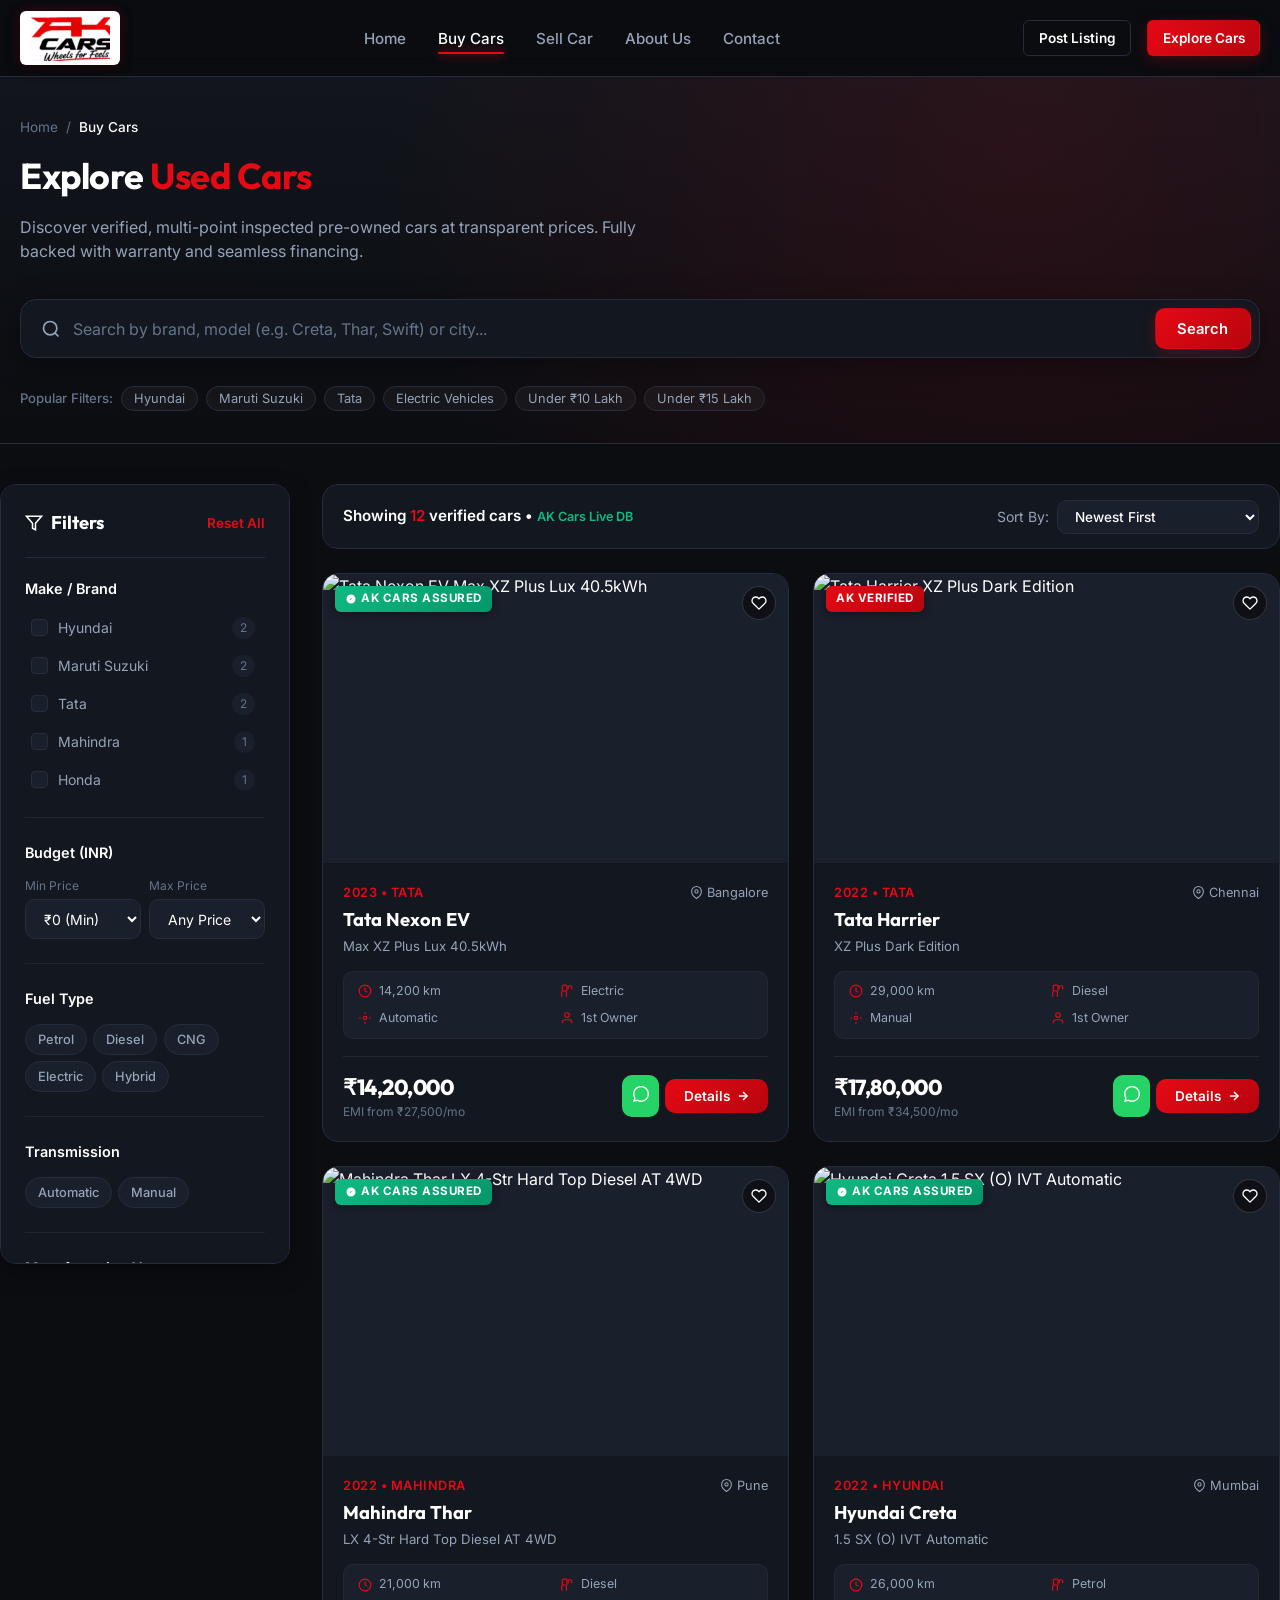
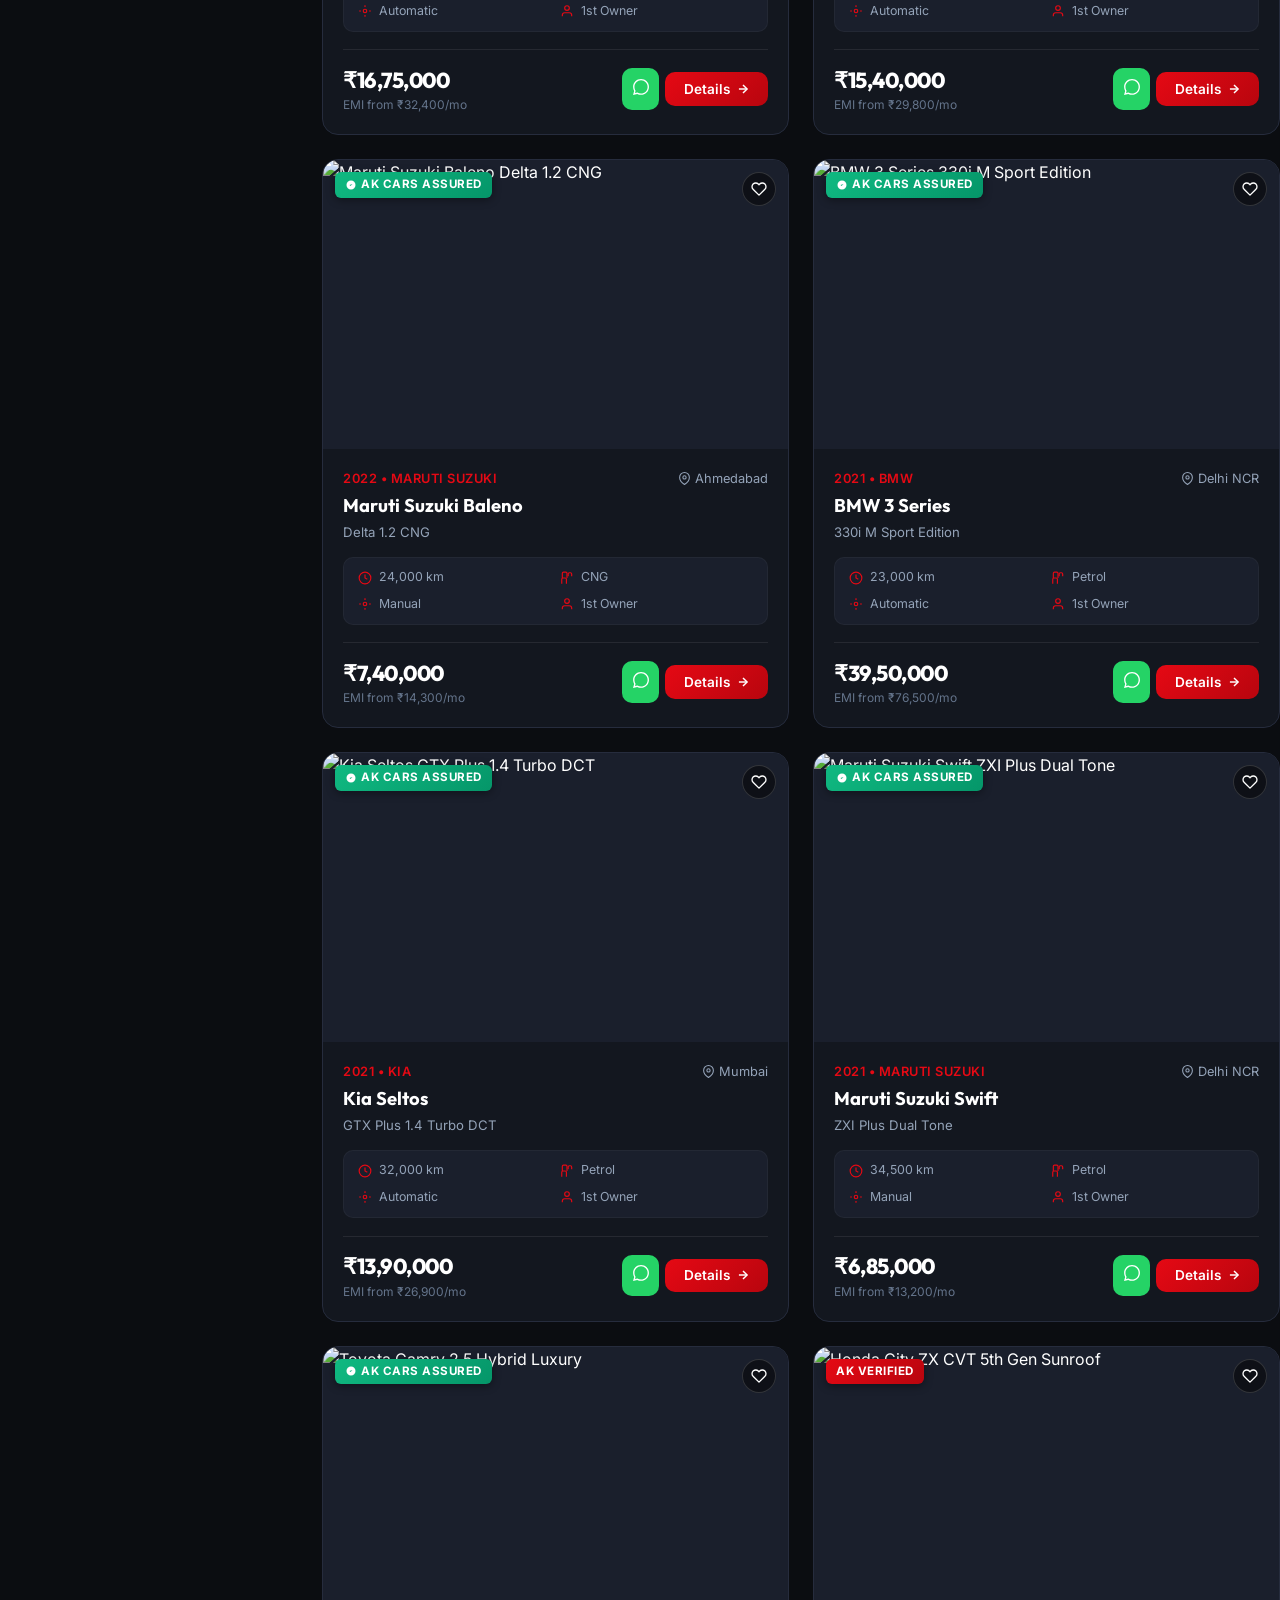
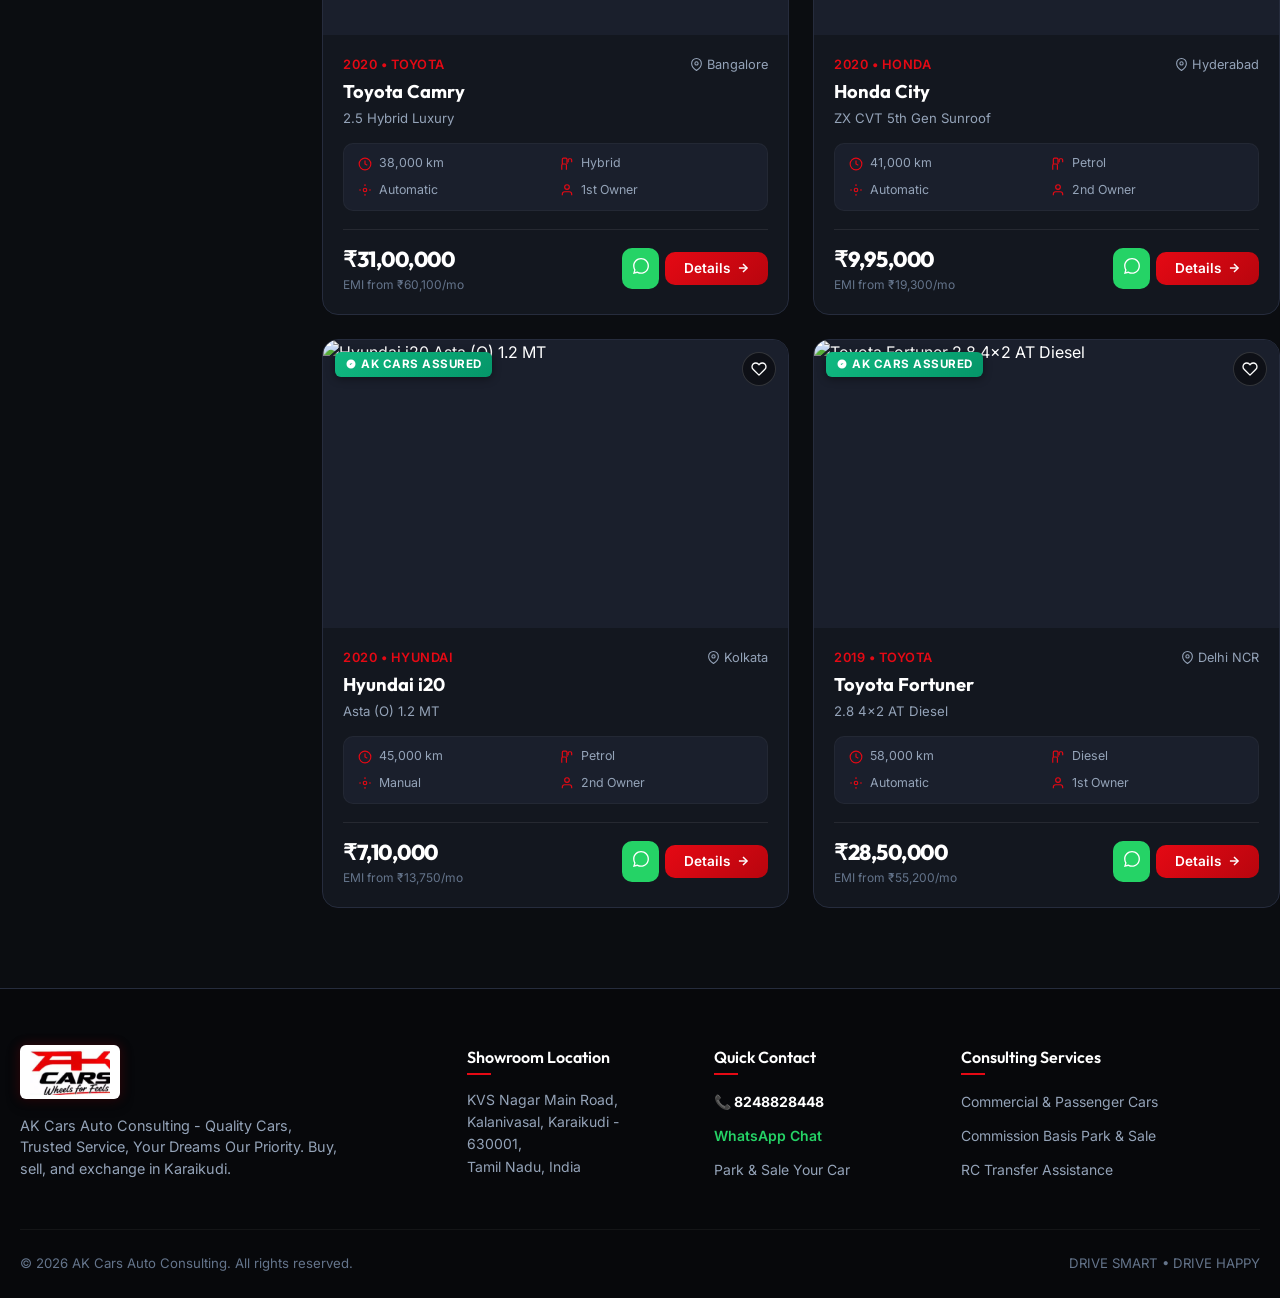
==== commit abb314dc: "feat: update logo to exact AK CARS Wheels for Feels emblem" ====
--- a/buy-cars.html
+++ b/buy-cars.html
@@ -20,10 +20,8 @@
   <header class="site-header">
     <div class="container navbar">
       <a href="index.html" class="brand-logo" aria-label="AK Cars Home">
-        <div class="ak-logo-badge">AK</div>
-        <div class="brand-text-wrap">
-          <span class="brand-name">CARS</span>
-          <span class="brand-slogan">Wheels for Feels</span>
+        <div class="brand-logo-badge">
+          <img src="assets/ak_logo_original.png" alt="AK CARS - Wheels for Feels" class="brand-logo-img" />
         </div>
       </a>
 
@@ -576,10 +574,8 @@
       <div class="footer-grid">
         <div class="footer-brand">
           <a href="index.html" class="brand-logo" style="margin-bottom: 0.75rem;">
-            <div class="ak-logo-badge">AK</div>
-            <div class="brand-text-wrap">
-              <span class="brand-name">CARS</span>
-              <span class="brand-slogan">Wheels for Feels</span>
+            <div class="brand-logo-badge">
+              <img src="assets/ak_logo_original.png" alt="AK CARS - Wheels for Feels" class="brand-logo-img" />
             </div>
           </a>
           <p>
--- a/css/styles.css
+++ b/css/styles.css
@@ -98,47 +98,31 @@
 .brand-logo {
   display: flex;
   align-items: center;
-  gap: 12px;
   text-decoration: none;
 }
 
-.ak-logo-badge {
-  font-family: var(--font-heading);
-  font-size: 1.6rem;
-  font-weight: 900;
-  letter-spacing: -1px;
-  color: #ffffff;
-  background: linear-gradient(135deg, var(--primary-red) 0%, #8b0000 100%);
-  padding: 4px 12px;
+.brand-logo-badge {
+  background: #ffffff;
+  padding: 4px 10px;
   border-radius: var(--radius-sm);
-  border: 1px solid rgba(255, 255, 255, 0.2);
-  box-shadow: 0 4px 16px var(--primary-red-glow), inset 0 1px 1px rgba(255,255,255,0.4);
-  text-shadow: 0 2px 4px rgba(0,0,0,0.6);
-  display: inline-block;
-  line-height: 1.1;
-}
-
-.brand-text-wrap {
-  display: flex;
-  flex-direction: column;
-  line-height: 1;
-}
-
-.brand-name {
-  font-family: var(--font-heading);
-  font-size: 1.35rem;
-  font-weight: 800;
-  color: var(--text-white);
-  letter-spacing: 1.5px;
-}
-
-.brand-slogan {
-  font-size: 0.68rem;
-  font-style: italic;
-  font-weight: 500;
-  color: var(--primary-red);
-  letter-spacing: 0.5px;
-  margin-top: 2px;
+  display: flex;
+  align-items: center;
+  justify-content: center;
+  box-shadow: 0 4px 14px rgba(0, 0, 0, 0.4), 0 0 12px var(--primary-red-glow);
+  transition: transform var(--transition-fast), box-shadow var(--transition-fast);
+}
+
+.brand-logo:hover .brand-logo-badge {
+  transform: scale(1.04);
+  box-shadow: 0 6px 20px rgba(229, 9, 20, 0.45);
+}
+
+.brand-logo-img {
+  height: 46px;
+  width: auto;
+  max-width: 135px;
+  object-fit: contain;
+  display: block;
 }
 
 .consulting-tag {
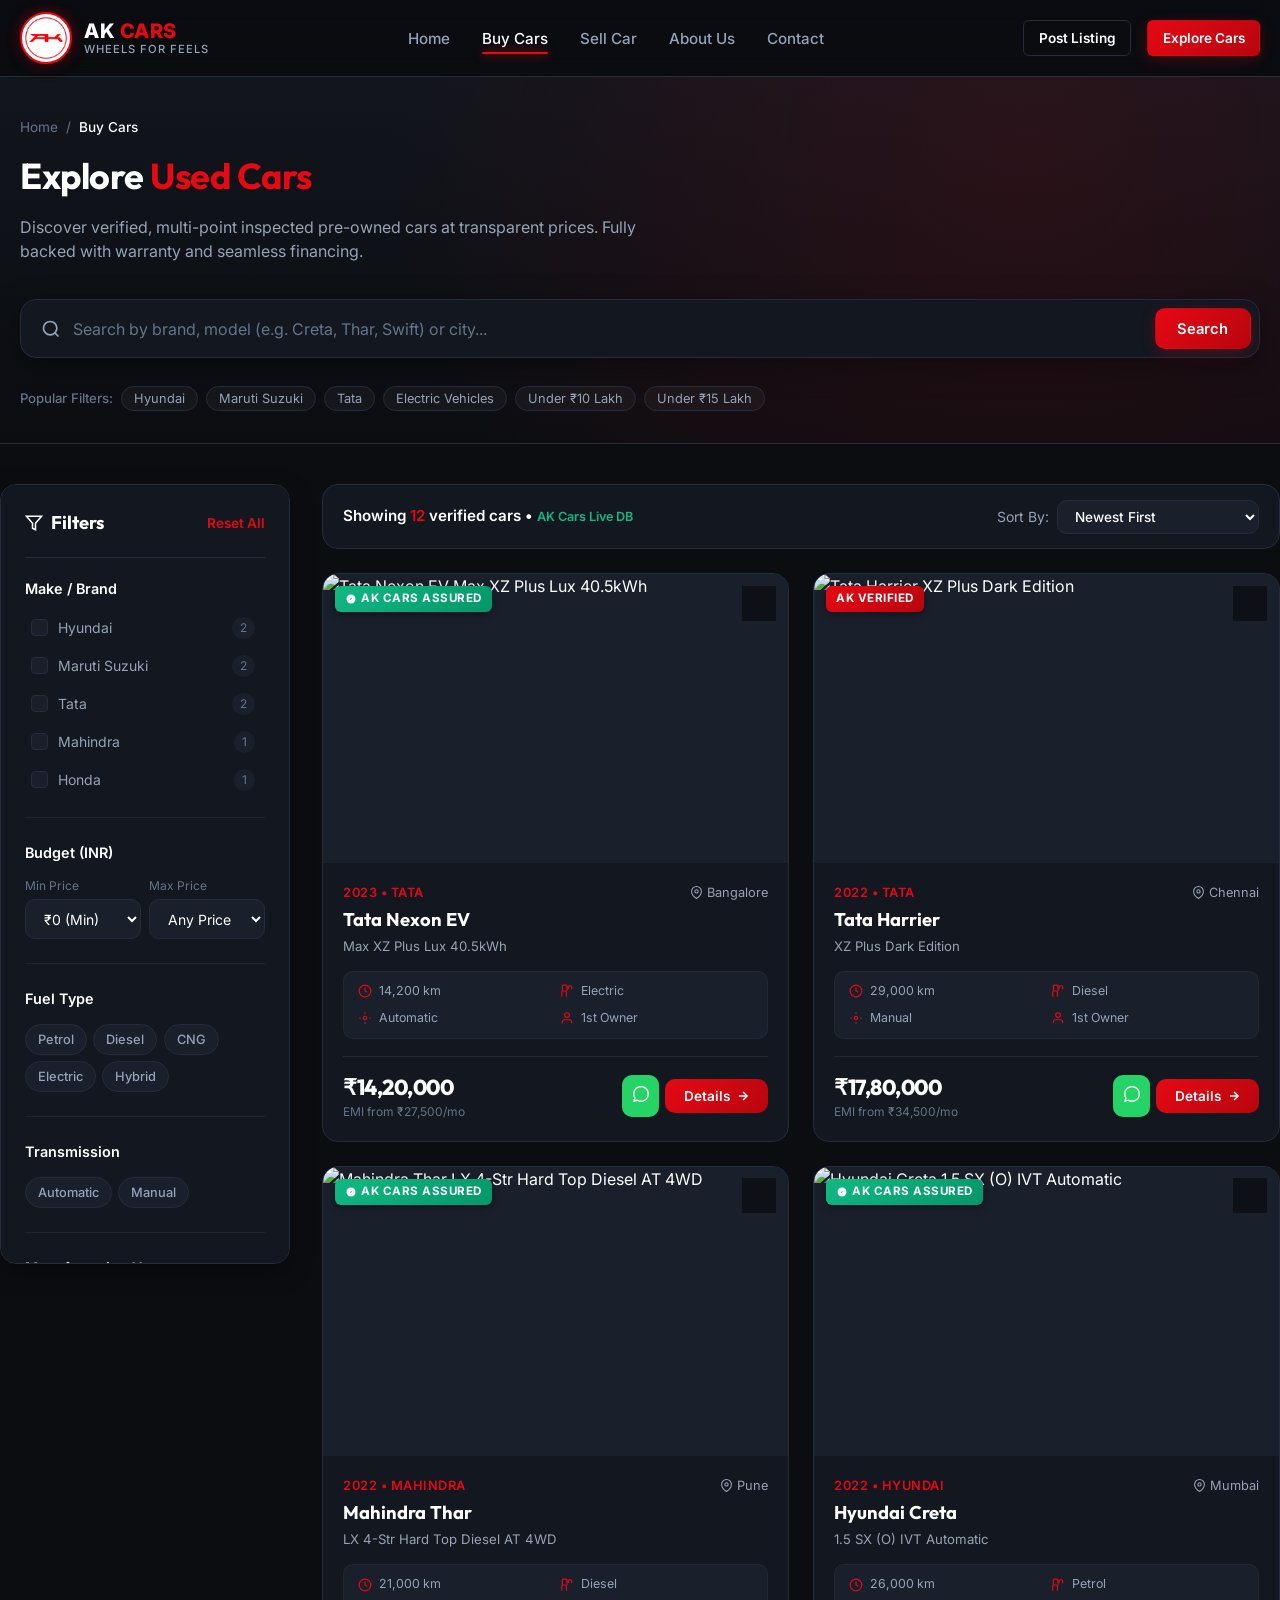
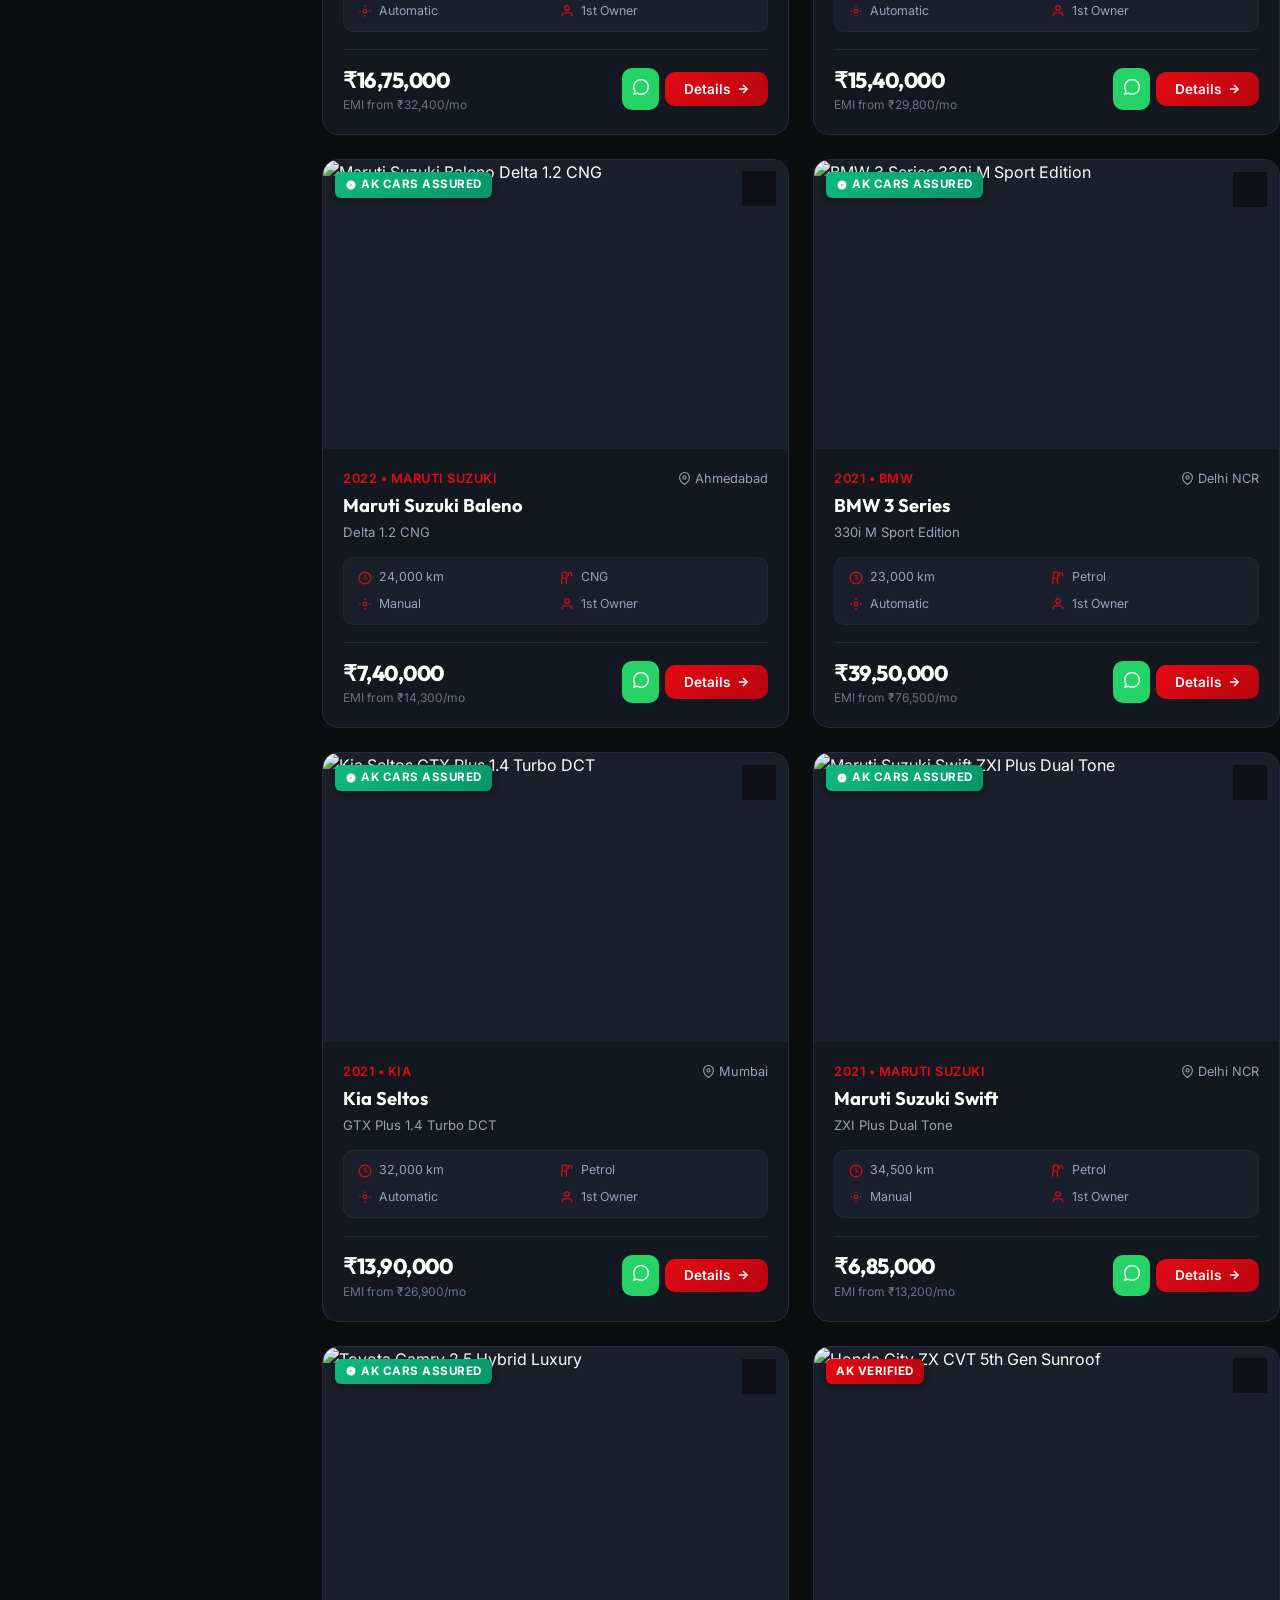
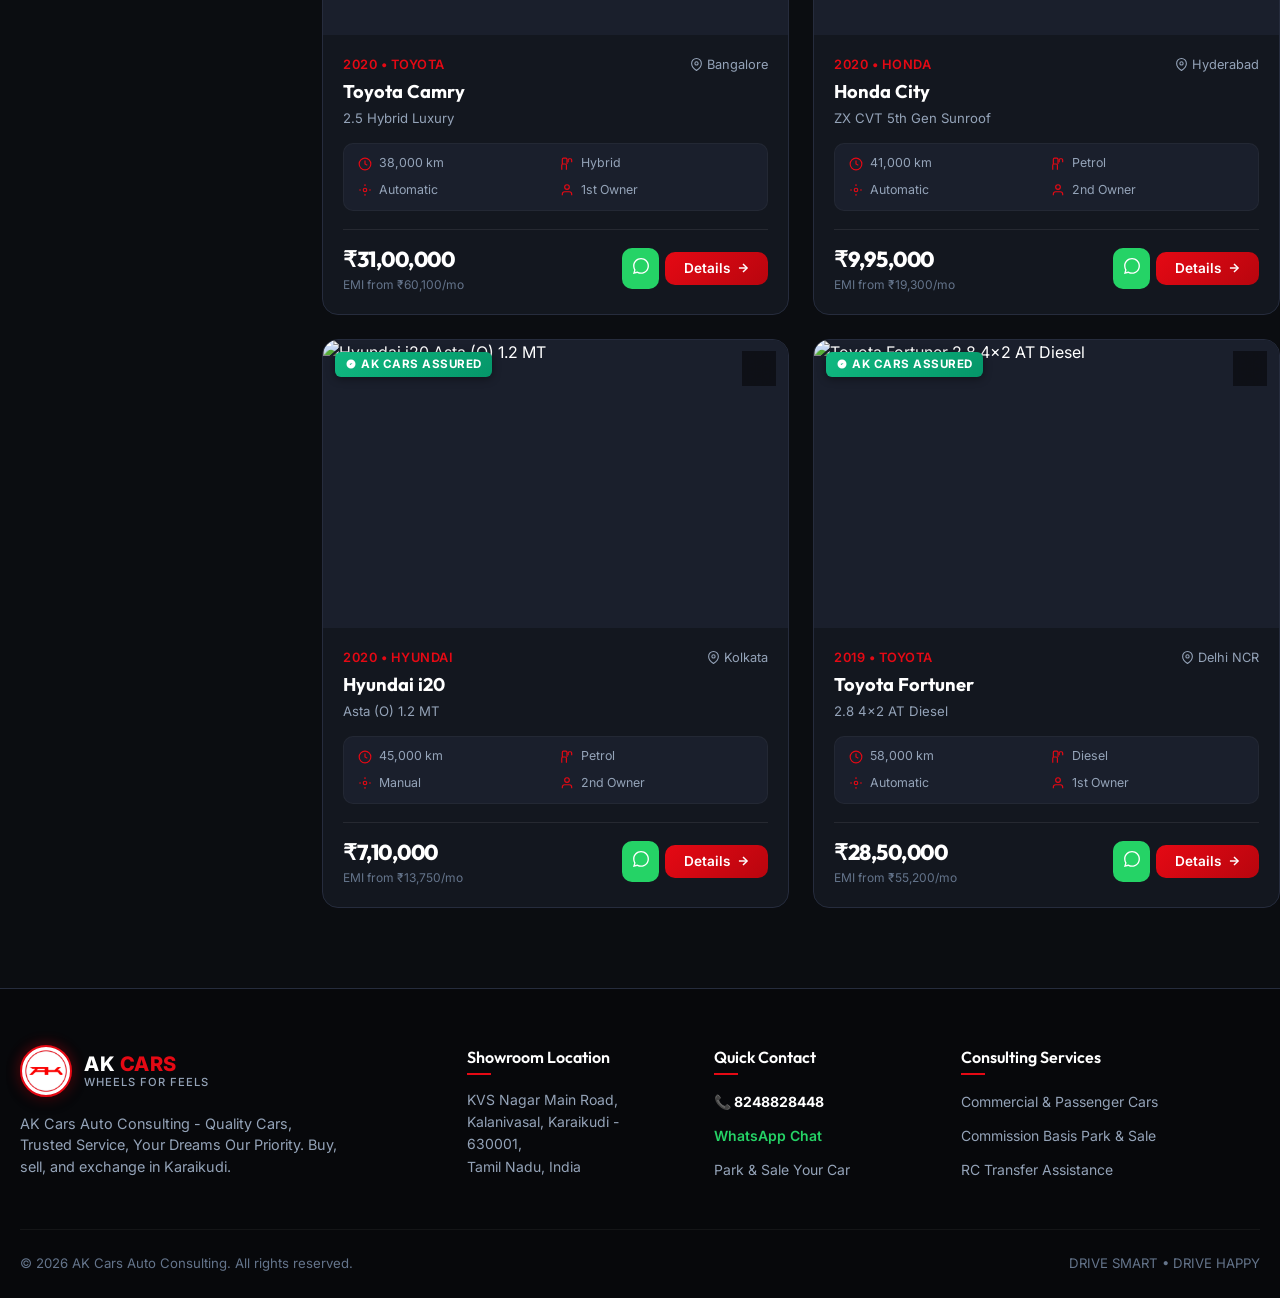
==== commit 9f0c10f8: "feat: make logo circular and deploy to Firebase project arjava-3a8b6" ====
--- a/buy-cars.html
+++ b/buy-cars.html
@@ -21,7 +21,11 @@
     <div class="container navbar">
       <a href="index.html" class="brand-logo" aria-label="AK Cars Home">
         <div class="brand-logo-badge">
-          <img src="assets/ak_logo_original.png" alt="AK CARS - Wheels for Feels" class="brand-logo-img" />
+          <img src="assets/ak_logo_circle.png" alt="AK CARS" class="brand-logo-img" />
+        </div>
+        <div class="brand-text-wrap">
+          <span class="brand-title">AK <span>CARS</span></span>
+          <span class="brand-subtitle">Wheels for Feels</span>
         </div>
       </a>
 
@@ -575,7 +579,11 @@
         <div class="footer-brand">
           <a href="index.html" class="brand-logo" style="margin-bottom: 0.75rem;">
             <div class="brand-logo-badge">
-              <img src="assets/ak_logo_original.png" alt="AK CARS - Wheels for Feels" class="brand-logo-img" />
+              <img src="assets/ak_logo_circle.png" alt="AK CARS" class="brand-logo-img" />
+            </div>
+            <div class="brand-text-wrap">
+              <span class="brand-title">AK <span>CARS</span></span>
+              <span class="brand-subtitle">Wheels for Feels</span>
             </div>
           </a>
           <p>
--- a/css/styles.css
+++ b/css/styles.css
@@ -103,26 +103,58 @@
 
 .brand-logo-badge {
   background: #ffffff;
-  padding: 4px 10px;
-  border-radius: var(--radius-sm);
+  width: 52px;
+  height: 52px;
+  border-radius: 50%;
+  padding: 2px;
   display: flex;
   align-items: center;
   justify-content: center;
-  box-shadow: 0 4px 14px rgba(0, 0, 0, 0.4), 0 0 12px var(--primary-red-glow);
+  box-shadow: 0 4px 14px rgba(0, 0, 0, 0.4), 0 0 14px rgba(229, 9, 20, 0.45);
   transition: transform var(--transition-fast), box-shadow var(--transition-fast);
+  overflow: hidden;
+  flex-shrink: 0;
+  border: 2px solid var(--primary-red);
 }
 
 .brand-logo:hover .brand-logo-badge {
-  transform: scale(1.04);
-  box-shadow: 0 6px 20px rgba(229, 9, 20, 0.45);
+  transform: scale(1.08);
+  box-shadow: 0 6px 22px rgba(229, 9, 20, 0.65);
 }
 
 .brand-logo-img {
-  height: 46px;
-  width: auto;
-  max-width: 135px;
+  width: 100%;
+  height: 100%;
+  border-radius: 50%;
   object-fit: contain;
   display: block;
+}
+
+.brand-text-wrap {
+  display: flex;
+  flex-direction: column;
+  margin-left: 12px;
+  line-height: 1.15;
+}
+
+.brand-title {
+  font-size: 1.25rem;
+  font-weight: 800;
+  letter-spacing: 0.5px;
+  color: var(--text-white);
+  text-transform: uppercase;
+}
+
+.brand-title span {
+  color: var(--primary-red);
+}
+
+.brand-subtitle {
+  font-size: 0.7rem;
+  color: var(--text-muted);
+  letter-spacing: 1px;
+  text-transform: uppercase;
+  font-weight: 500;
 }
 
 .consulting-tag {
